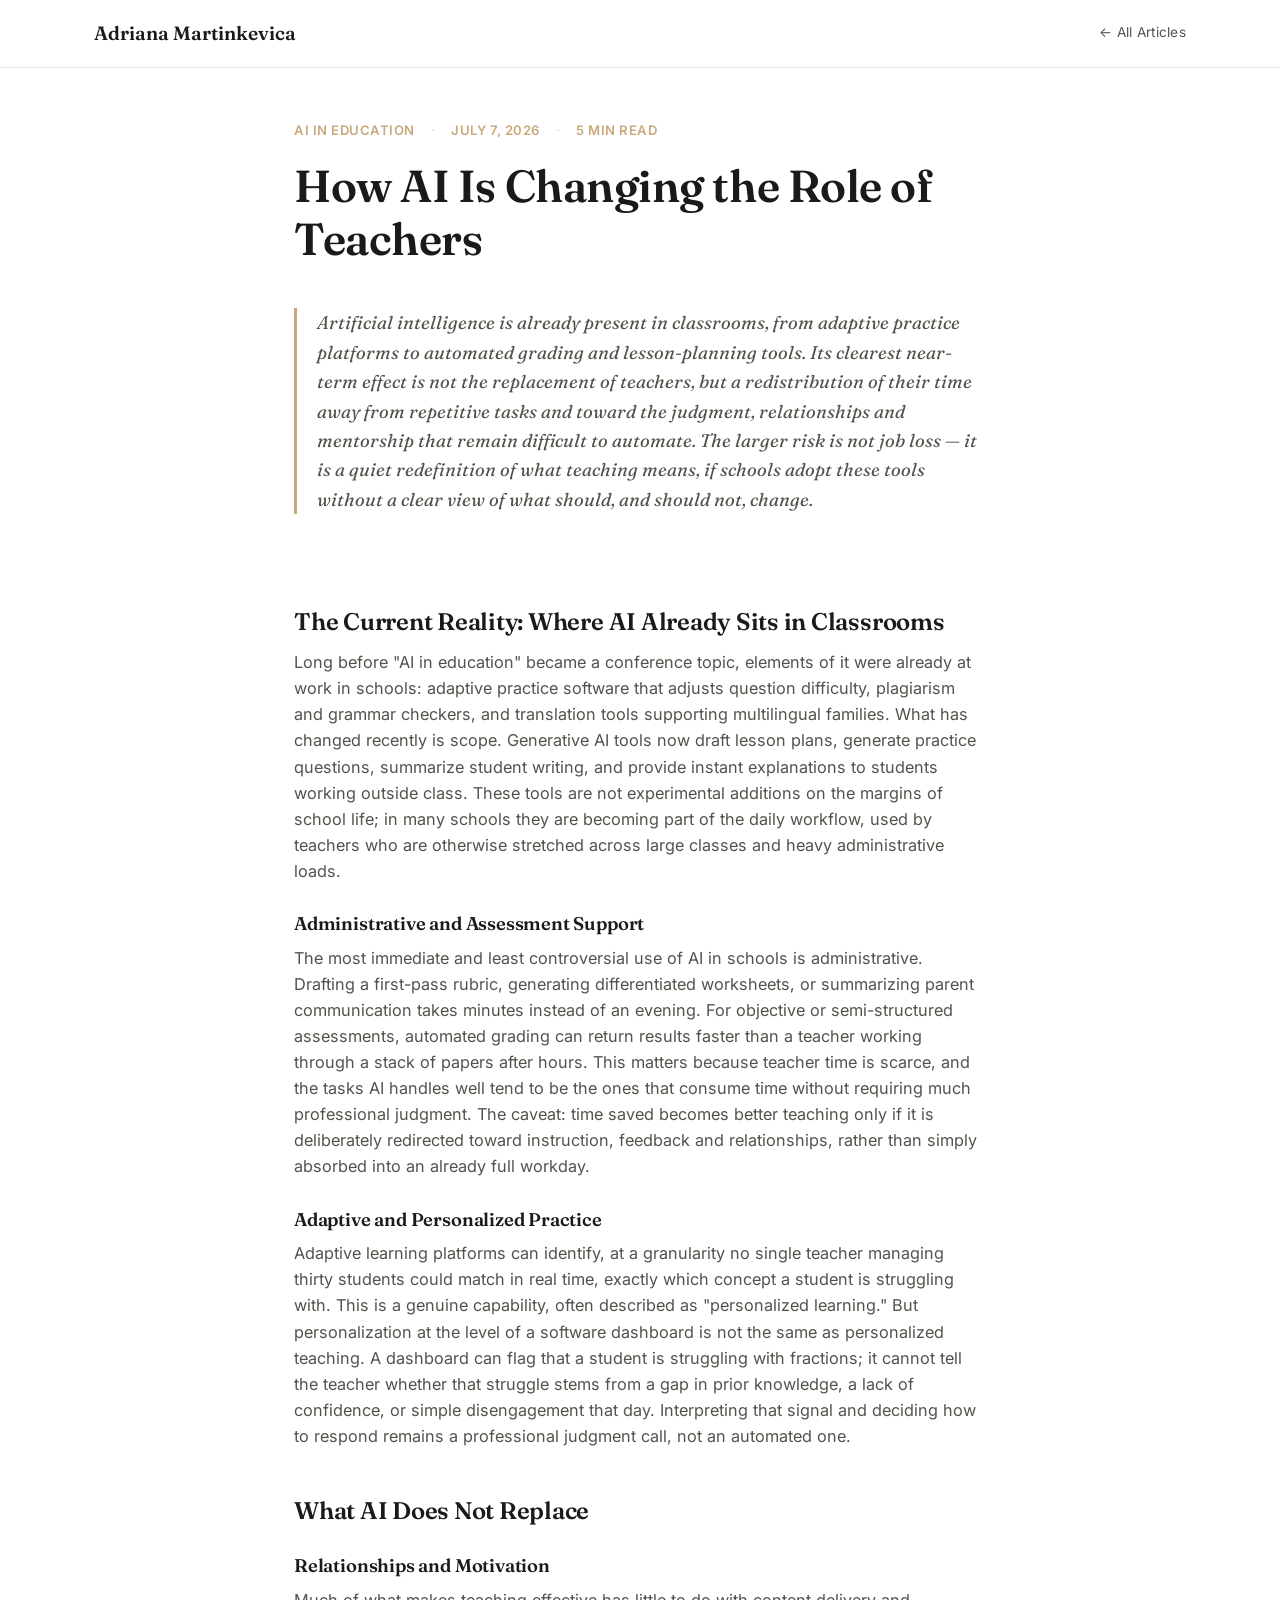
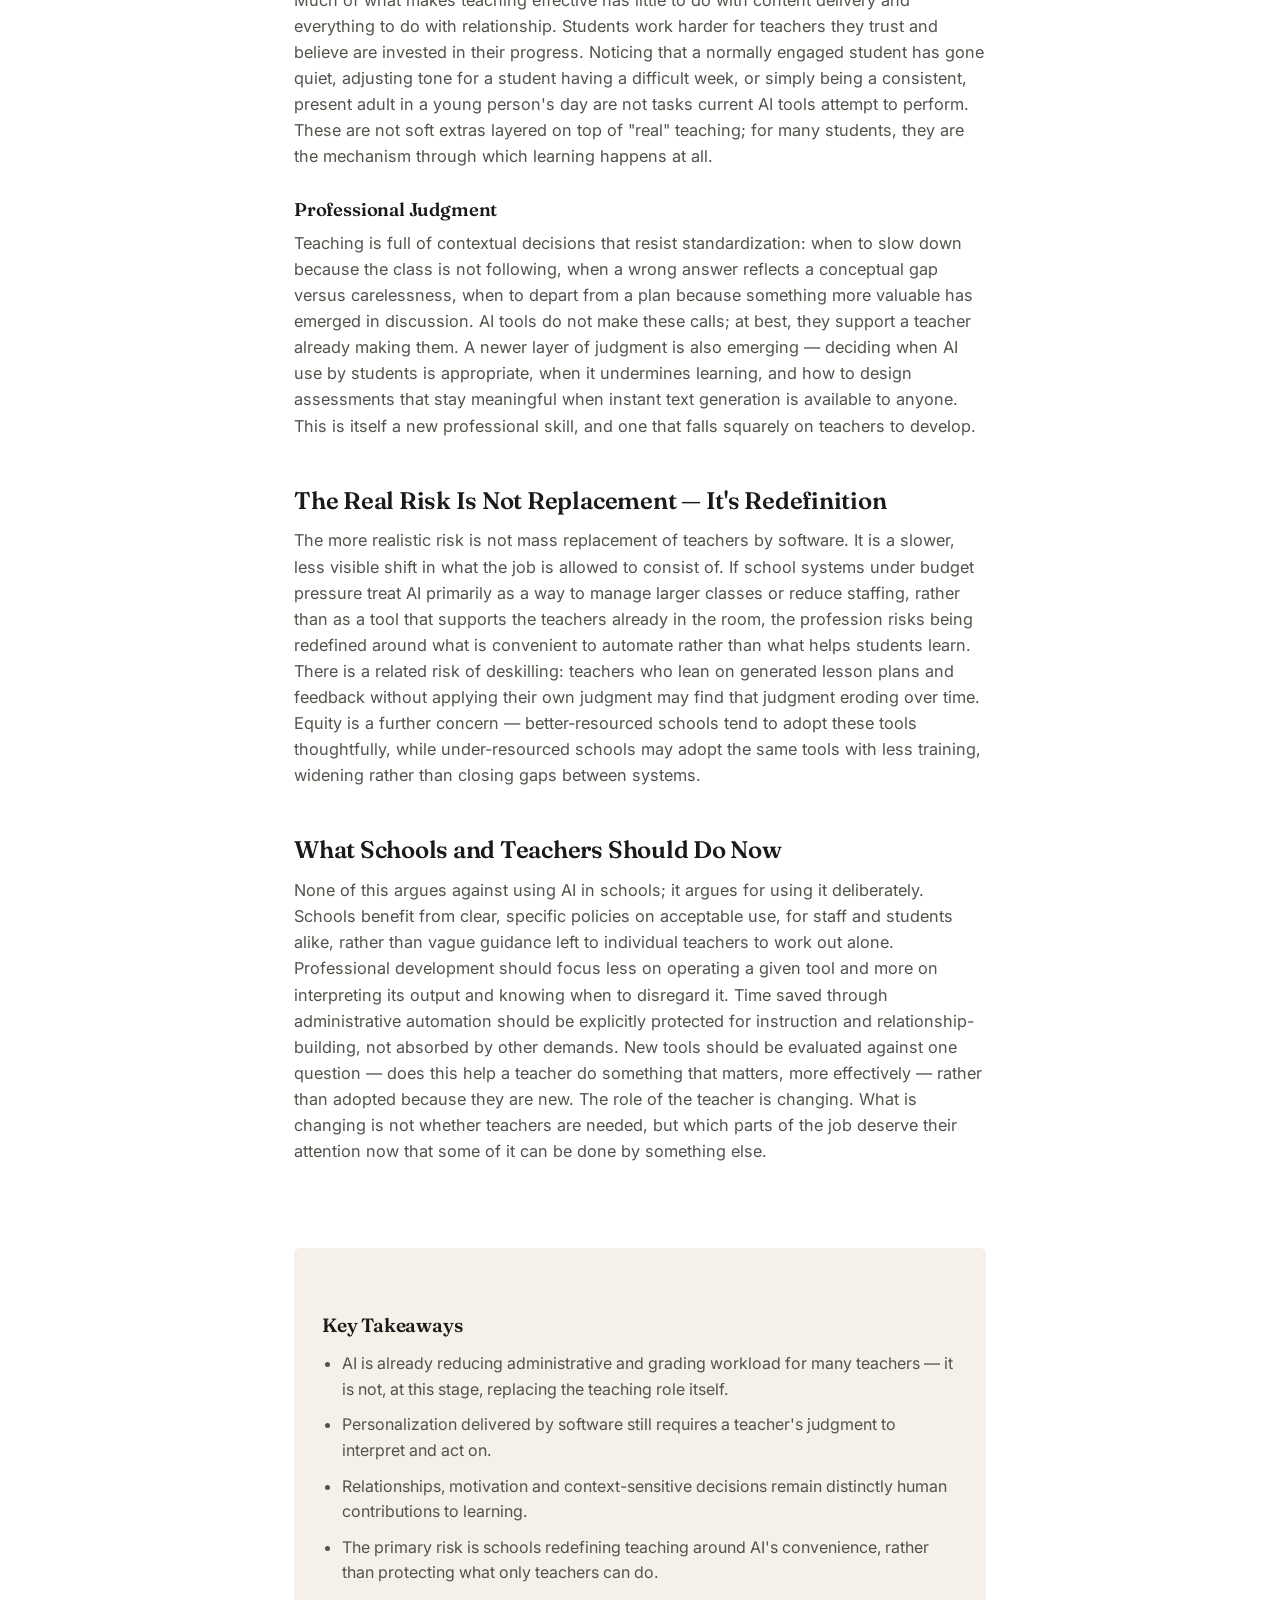
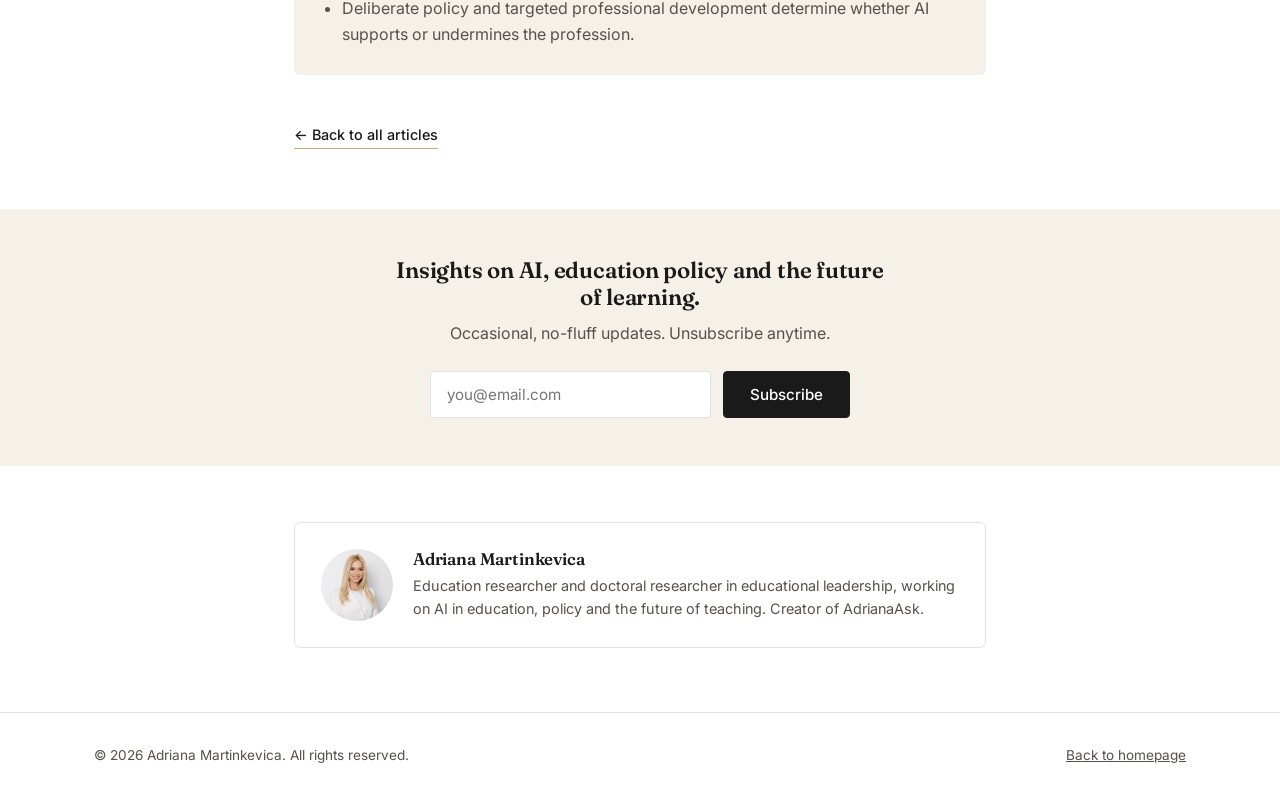
==== article.html @ 0f19b07b "Initial commit: Adriana Martinkevica personal brand site One-page site (index.html) and article temp" ====
<!DOCTYPE html>
<html lang="en">
<head>
<meta charset="UTF-8">
<meta name="viewport" content="width=device-width, initial-scale=1.0">
<title>How AI Is Changing the Role of Teachers — Adriana Martinkevica</title>
<meta name="description" content="AI tools are increasingly present in classrooms, from adaptive practice platforms to grading assistants. This article examines what actually changes for teachers, and what remains firmly human.">

<!-- Open Graph -->
<meta property="og:type" content="article">
<meta property="og:title" content="How AI Is Changing the Role of Teachers">
<meta property="og:description" content="AI tools are increasingly present in classrooms, from adaptive practice platforms to grading assistants. This article examines what actually changes for teachers, and what remains firmly human.">
<meta property="og:image" content="assets/article-how-ai-changes-teachers.jpg">
<meta property="og:url" content="https://www.adrianamartinkevica.com/article.html">

<!-- Twitter Card -->
<meta name="twitter:card" content="summary_large_image">
<meta name="twitter:title" content="How AI Is Changing the Role of Teachers">
<meta name="twitter:description" content="AI tools are increasingly present in classrooms, from adaptive practice platforms to grading assistants. This article examines what actually changes for teachers, and what remains firmly human.">
<meta name="twitter:image" content="assets/article-how-ai-changes-teachers.jpg">

<link rel="preconnect" href="https://fonts.googleapis.com">
<link rel="preconnect" href="https://fonts.gstatic.com" crossorigin>
<link href="https://fonts.googleapis.com/css2?family=Fraunces:opsz,wght@9..144,400;9..144,500;9..144,600;9..144,700&family=Inter:wght@400;500;600&display=swap" rel="stylesheet">

<script type="application/ld+json">
{
  "@context": "https://schema.org",
  "@type": "Article",
  "headline": "How AI Is Changing the Role of Teachers",
  "description": "AI tools are increasingly present in classrooms, from adaptive practice platforms to grading assistants. This article examines what actually changes for teachers, and what remains firmly human.",
  "image": "https://www.adrianamartinkevica.com/assets/article-how-ai-changes-teachers.jpg",
  "datePublished": "2026-07-07",
  "dateModified": "2026-07-07",
  "author": {
    "@type": "Person",
    "name": "Adriana Martinkevica",
    "url": "https://www.adrianamartinkevica.com/"
  },
  "publisher": {
    "@type": "Person",
    "name": "Adriana Martinkevica"
  },
  "mainEntityOfPage": {
    "@type": "WebPage",
    "@id": "https://www.adrianamartinkevica.com/article.html"
  }
}
</script>
<script type="application/ld+json">
{
  "@context": "https://schema.org",
  "@type": "Person",
  "name": "Adriana Martinkevica",
  "jobTitle": "Education Researcher, Doctoral Researcher in Educational Leadership",
  "description": "Education researcher and practitioner working on AI in education, education policy, educational leadership and the future of teaching.",
  "url": "https://www.adrianamartinkevica.com/",
  "sameAs": [
    "https://www.linkedin.com/in/REPLACE-WITH-LINKEDIN-HANDLE",
    "https://www.youtube.com/@AdrianaAsk",
    "https://www.instagram.com/REPLACE-WITH-INSTAGRAM-HANDLE"
  ]
}
</script>

<style>
  :root{
    --color-bg: #ffffff;
    --color-text: #1a1a1a;
    --color-text-soft: #55524c;
    --color-beige-light: #f5f0e8;
    --color-beige-accent: #c9a87c;
    --color-border: rgba(26,26,26,0.12);
    --font-serif: "Fraunces", Georgia, serif;
    --font-sans: "Inter", -apple-system, BlinkMacSystemFont, "Segoe UI", sans-serif;
    --max-width: 1140px;
  }

  *, *::before, *::after{ box-sizing: border-box; }
  html{ scroll-behavior: smooth; }

  body{
    margin: 0;
    font-family: var(--font-sans);
    color: var(--color-text);
    background: var(--color-bg);
    line-height: 1.6;
    -webkit-font-smoothing: antialiased;
  }

  img{ max-width: 100%; display: block; }

  h1, h2, h3{
    font-family: var(--font-serif);
    font-weight: 600;
    line-height: 1.2;
    letter-spacing: -0.01em;
    margin: 0 0 0.5em;
  }

  p{ margin: 0 0 1.2em; }
  a{ color: inherit; }

  .container{
    max-width: var(--max-width);
    margin: 0 auto;
    padding: 0 24px;
  }

  .skip-link{
    position: absolute;
    left: -999px;
    top: 0;
    background: var(--color-text);
    color: #fff;
    padding: 10px 16px;
    z-index: 200;
  }
  .skip-link:focus{ left: 12px; top: 12px; }

  .btn{
    display: inline-block;
    font-family: var(--font-sans);
    font-size: 0.95rem;
    font-weight: 500;
    text-decoration: none;
    padding: 13px 26px;
    border-radius: 4px;
    border: 1px solid transparent;
    transition: all 0.2s ease;
    cursor: pointer;
  }
  .btn-primary{
    background: var(--color-text);
    color: #fff;
    border-color: var(--color-text);
  }
  .btn-primary:hover{ background: #000; }

  /* ---------- Nav ---------- */
  .site-header{
    position: sticky;
    top: 0;
    z-index: 100;
    background: rgba(255,255,255,0.92);
    backdrop-filter: saturate(180%) blur(8px);
    border-bottom: 1px solid var(--color-border);
  }
  .nav{
    display: flex;
    align-items: center;
    justify-content: space-between;
    padding: 18px 24px;
    max-width: var(--max-width);
    margin: 0 auto;
  }
  .nav-logo{
    font-family: var(--font-serif);
    font-size: 1.2rem;
    font-weight: 600;
    text-decoration: none;
    color: var(--color-text);
  }
  .nav-back{
    font-size: 0.85rem;
    text-decoration: none;
    color: var(--color-text-soft);
    letter-spacing: 0.02em;
  }
  .nav-back:hover{ color: var(--color-text); }

  /* ---------- Article header ---------- */
  .article-hero{
    padding: 52px 0 20px;
  }
  .article-hero .container{ max-width: 740px; }
  .article-meta-row{
    display: flex;
    flex-wrap: wrap;
    gap: 10px 16px;
    align-items: center;
    font-size: 0.82rem;
    text-transform: uppercase;
    letter-spacing: 0.04em;
    color: var(--color-beige-accent);
    font-weight: 600;
    margin-bottom: 18px;
  }
  .article-meta-row span:not(:last-child)::after{
    content: "·";
    margin-left: 16px;
    color: var(--color-border);
  }
  .article-hero h1{
    font-size: clamp(2rem, 4.5vw, 2.8rem);
    margin-bottom: 22px;
  }

  .exec-summary{
    max-width: 740px;
    margin: 0 auto 8px;
    padding: 0 24px;
  }
  .exec-summary p{
    font-family: var(--font-serif);
    font-size: 1.15rem;
    font-style: italic;
    color: var(--color-text-soft);
    border-left: 3px solid var(--color-beige-accent);
    padding-left: 20px;
  }

  /* ---------- Article body ---------- */
  .article-body{
    max-width: 740px;
    margin: 0 auto;
    padding: 24px 24px 0;
  }
  .article-body h2{
    font-size: 1.5rem;
    margin-top: 2em;
  }
  .article-body h3{
    font-size: 1.15rem;
    margin-top: 1.6em;
  }
  .article-body p{
    color: var(--color-text-soft);
    font-size: 1.02rem;
  }

  .takeaways{
    background: var(--color-beige-light);
    border-radius: 6px;
    padding: 28px 28px;
    margin: 40px 0;
  }
  .takeaways h2{
    font-size: 1.2rem;
    margin-bottom: 14px;
  }
  .takeaways ul{
    margin: 0;
    padding-left: 20px;
    color: var(--color-text-soft);
  }
  .takeaways li{ margin-bottom: 10px; }
  .takeaways li:last-child{ margin-bottom: 0; }

  .back-link{
    display: inline-block;
    margin: 8px 0 48px;
    font-size: 0.9rem;
    font-weight: 500;
    text-decoration: none;
    color: var(--color-text);
    border-bottom: 1px solid var(--color-beige-accent);
    padding-bottom: 2px;
  }

  /* ---------- Newsletter CTA (compact) ---------- */
  .article-newsletter{
    background: var(--color-beige-light);
    padding: 48px 0;
    text-align: center;
    margin-top: 12px;
  }
  .article-newsletter h2{
    font-size: 1.4rem;
    max-width: 34ch;
    margin: 0 auto 10px;
  }
  .article-newsletter p{
    color: var(--color-text-soft);
    max-width: 44ch;
    margin: 0 auto 24px;
  }
  .newsletter-form{
    display: flex;
    flex-direction: column;
    gap: 12px;
    max-width: 420px;
    margin: 0 auto;
  }
  @media (min-width: 540px){
    .newsletter-form{ flex-direction: row; }
  }
  .newsletter-form input[type="email"]{
    flex: 1;
    padding: 13px 16px;
    border: 1px solid var(--color-border);
    border-radius: 4px;
    font-family: var(--font-sans);
    font-size: 0.95rem;
  }

  /* ---------- Author box ---------- */
  .author-box{
    max-width: 740px;
    margin: 56px auto 64px;
    padding: 0 24px;
  }
  .author-card{
    display: flex;
    gap: 20px;
    align-items: center;
    border: 1px solid var(--color-border);
    border-radius: 6px;
    padding: 26px;
  }
  .author-portrait{
    flex-shrink: 0;
    width: 72px;
    height: 72px;
    border-radius: 50%;
    overflow: hidden;
    background: var(--color-beige-light);
  }
  .author-portrait img{
    width: 100%;
    height: 100%;
    object-fit: cover;
  }
  .author-info h3{
    font-size: 1.05rem;
    margin-bottom: 4px;
  }
  .author-info p{
    font-size: 0.9rem;
    color: var(--color-text-soft);
    margin-bottom: 0;
  }

  /* ---------- Footer ---------- */
  .site-footer{
    border-top: 1px solid var(--color-border);
    padding: 32px 0;
  }
  .site-footer .container{
    display: flex;
    flex-direction: column;
    gap: 12px;
    align-items: center;
    text-align: center;
  }
  .site-footer p{
    margin: 0;
    font-size: 0.85rem;
    color: var(--color-text-soft);
  }
  @media (min-width: 640px){
    .site-footer .container{
      flex-direction: row;
      justify-content: space-between;
      text-align: left;
    }
  }
</style>
</head>
<body>

<a class="skip-link" href="#main">Skip to content</a>

<header class="site-header">
  <nav class="nav">
    <a class="nav-logo" href="index.html">Adriana Martinkevica</a>
    <a class="nav-back" href="index.html#articles">← All Articles</a>
  </nav>
</header>

<main id="main">

  <article>
    <header class="article-hero">
      <div class="container">
        <div class="article-meta-row">
          <span>AI in Education</span>
          <span>July 7, 2026</span>
          <span>5 min read</span>
        </div>
        <h1>How AI Is Changing the Role of Teachers</h1>
      </div>
    </header>

    <div class="exec-summary">
      <p>Artificial intelligence is already present in classrooms, from adaptive practice platforms to automated grading and lesson-planning tools. Its clearest near-term effect is not the replacement of teachers, but a redistribution of their time away from repetitive tasks and toward the judgment, relationships and mentorship that remain difficult to automate. The larger risk is not job loss — it is a quiet redefinition of what teaching means, if schools adopt these tools without a clear view of what should, and should not, change.</p>
    </div>

    <div class="article-body">

      <h2>The Current Reality: Where AI Already Sits in Classrooms</h2>
      <p>Long before "AI in education" became a conference topic, elements of it were already at work in schools: adaptive practice software that adjusts question difficulty, plagiarism and grammar checkers, and translation tools supporting multilingual families. What has changed recently is scope. Generative AI tools now draft lesson plans, generate practice questions, summarize student writing, and provide instant explanations to students working outside class. These tools are not experimental additions on the margins of school life; in many schools they are becoming part of the daily workflow, used by teachers who are otherwise stretched across large classes and heavy administrative loads.</p>

      <h3>Administrative and Assessment Support</h3>
      <p>The most immediate and least controversial use of AI in schools is administrative. Drafting a first-pass rubric, generating differentiated worksheets, or summarizing parent communication takes minutes instead of an evening. For objective or semi-structured assessments, automated grading can return results faster than a teacher working through a stack of papers after hours. This matters because teacher time is scarce, and the tasks AI handles well tend to be the ones that consume time without requiring much professional judgment. The caveat: time saved becomes better teaching only if it is deliberately redirected toward instruction, feedback and relationships, rather than simply absorbed into an already full workday.</p>

      <h3>Adaptive and Personalized Practice</h3>
      <p>Adaptive learning platforms can identify, at a granularity no single teacher managing thirty students could match in real time, exactly which concept a student is struggling with. This is a genuine capability, often described as "personalized learning." But personalization at the level of a software dashboard is not the same as personalized teaching. A dashboard can flag that a student is struggling with fractions; it cannot tell the teacher whether that struggle stems from a gap in prior knowledge, a lack of confidence, or simple disengagement that day. Interpreting that signal and deciding how to respond remains a professional judgment call, not an automated one.</p>

      <h2>What AI Does Not Replace</h2>

      <h3>Relationships and Motivation</h3>
      <p>Much of what makes teaching effective has little to do with content delivery and everything to do with relationship. Students work harder for teachers they trust and believe are invested in their progress. Noticing that a normally engaged student has gone quiet, adjusting tone for a student having a difficult week, or simply being a consistent, present adult in a young person's day are not tasks current AI tools attempt to perform. These are not soft extras layered on top of "real" teaching; for many students, they are the mechanism through which learning happens at all.</p>

      <h3>Professional Judgment</h3>
      <p>Teaching is full of contextual decisions that resist standardization: when to slow down because the class is not following, when a wrong answer reflects a conceptual gap versus carelessness, when to depart from a plan because something more valuable has emerged in discussion. AI tools do not make these calls; at best, they support a teacher already making them. A newer layer of judgment is also emerging — deciding when AI use by students is appropriate, when it undermines learning, and how to design assessments that stay meaningful when instant text generation is available to anyone. This is itself a new professional skill, and one that falls squarely on teachers to develop.</p>

      <h2>The Real Risk Is Not Replacement — It's Redefinition</h2>
      <p>The more realistic risk is not mass replacement of teachers by software. It is a slower, less visible shift in what the job is allowed to consist of. If school systems under budget pressure treat AI primarily as a way to manage larger classes or reduce staffing, rather than as a tool that supports the teachers already in the room, the profession risks being redefined around what is convenient to automate rather than what helps students learn. There is a related risk of deskilling: teachers who lean on generated lesson plans and feedback without applying their own judgment may find that judgment eroding over time. Equity is a further concern — better-resourced schools tend to adopt these tools thoughtfully, while under-resourced schools may adopt the same tools with less training, widening rather than closing gaps between systems.</p>

      <h2>What Schools and Teachers Should Do Now</h2>
      <p>None of this argues against using AI in schools; it argues for using it deliberately. Schools benefit from clear, specific policies on acceptable use, for staff and students alike, rather than vague guidance left to individual teachers to work out alone. Professional development should focus less on operating a given tool and more on interpreting its output and knowing when to disregard it. Time saved through administrative automation should be explicitly protected for instruction and relationship-building, not absorbed by other demands. New tools should be evaluated against one question — does this help a teacher do something that matters, more effectively — rather than adopted because they are new. The role of the teacher is changing. What is changing is not whether teachers are needed, but which parts of the job deserve their attention now that some of it can be done by something else.</p>

    </div>

    <div class="article-body">
      <div class="takeaways">
        <h2>Key Takeaways</h2>
        <ul>
          <li>AI is already reducing administrative and grading workload for many teachers — it is not, at this stage, replacing the teaching role itself.</li>
          <li>Personalization delivered by software still requires a teacher's judgment to interpret and act on.</li>
          <li>Relationships, motivation and context-sensitive decisions remain distinctly human contributions to learning.</li>
          <li>The primary risk is schools redefining teaching around AI's convenience, rather than protecting what only teachers can do.</li>
          <li>Deliberate policy and targeted professional development determine whether AI supports or undermines the profession.</li>
        </ul>
      </div>

      <a class="back-link" href="index.html#articles">← Back to all articles</a>
    </div>
  </article>

  <section class="article-newsletter">
    <div class="container">
      <h2>Insights on AI, education policy and the future of learning.</h2>
      <p>Occasional, no-fluff updates. Unsubscribe anytime.</p>
      <!-- Connect Buttondown/Substack here: replace form action and input name attributes per provider docs -->
      <form class="newsletter-form" action="https://buttondown.email/api/emails/embed-subscribe/REPLACE-WITH-USERNAME" method="post" target="popupwindow">
        <label for="newsletter-email-article" style="position:absolute;left:-9999px;">Email address</label>
        <input type="email" id="newsletter-email-article" name="email" placeholder="you@email.com" required>
        <button type="submit" class="btn btn-primary">Subscribe</button>
      </form>
    </div>
  </section>

  <div class="author-box">
    <div class="author-card">
      <div class="author-portrait">
        <img src="assets/adriana-portrait-mini.jpg" alt="Portrait of Adriana Martinkevica">
      </div>
      <div class="author-info">
        <h3>Adriana Martinkevica</h3>
        <p>Education researcher and doctoral researcher in educational leadership, working on AI in education, policy and the future of teaching. Creator of AdrianaAsk.</p>
      </div>
    </div>
  </div>

</main>

<footer class="site-footer">
  <div class="container">
    <p>&copy; 2026 Adriana Martinkevica. All rights reserved.</p>
    <p><a href="index.html">Back to homepage</a></p>
  </div>
</footer>

</body>
</html>
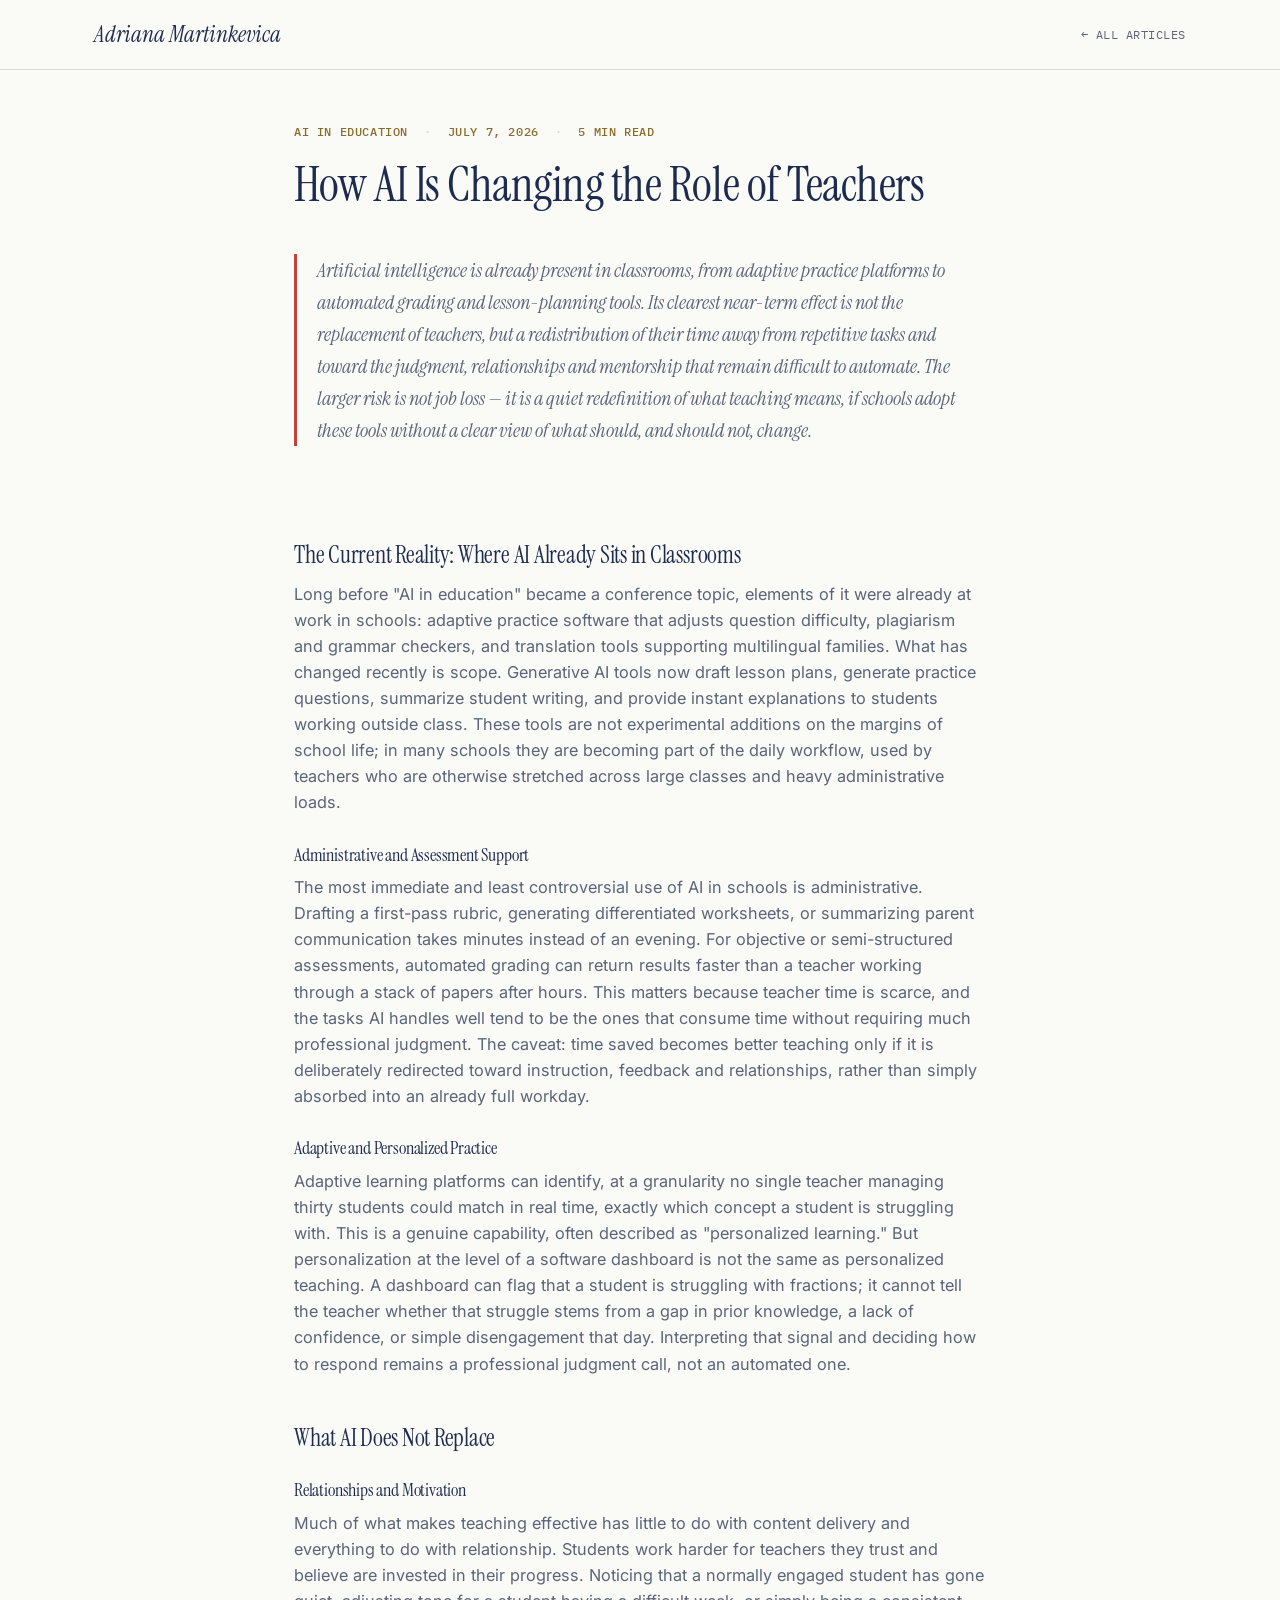
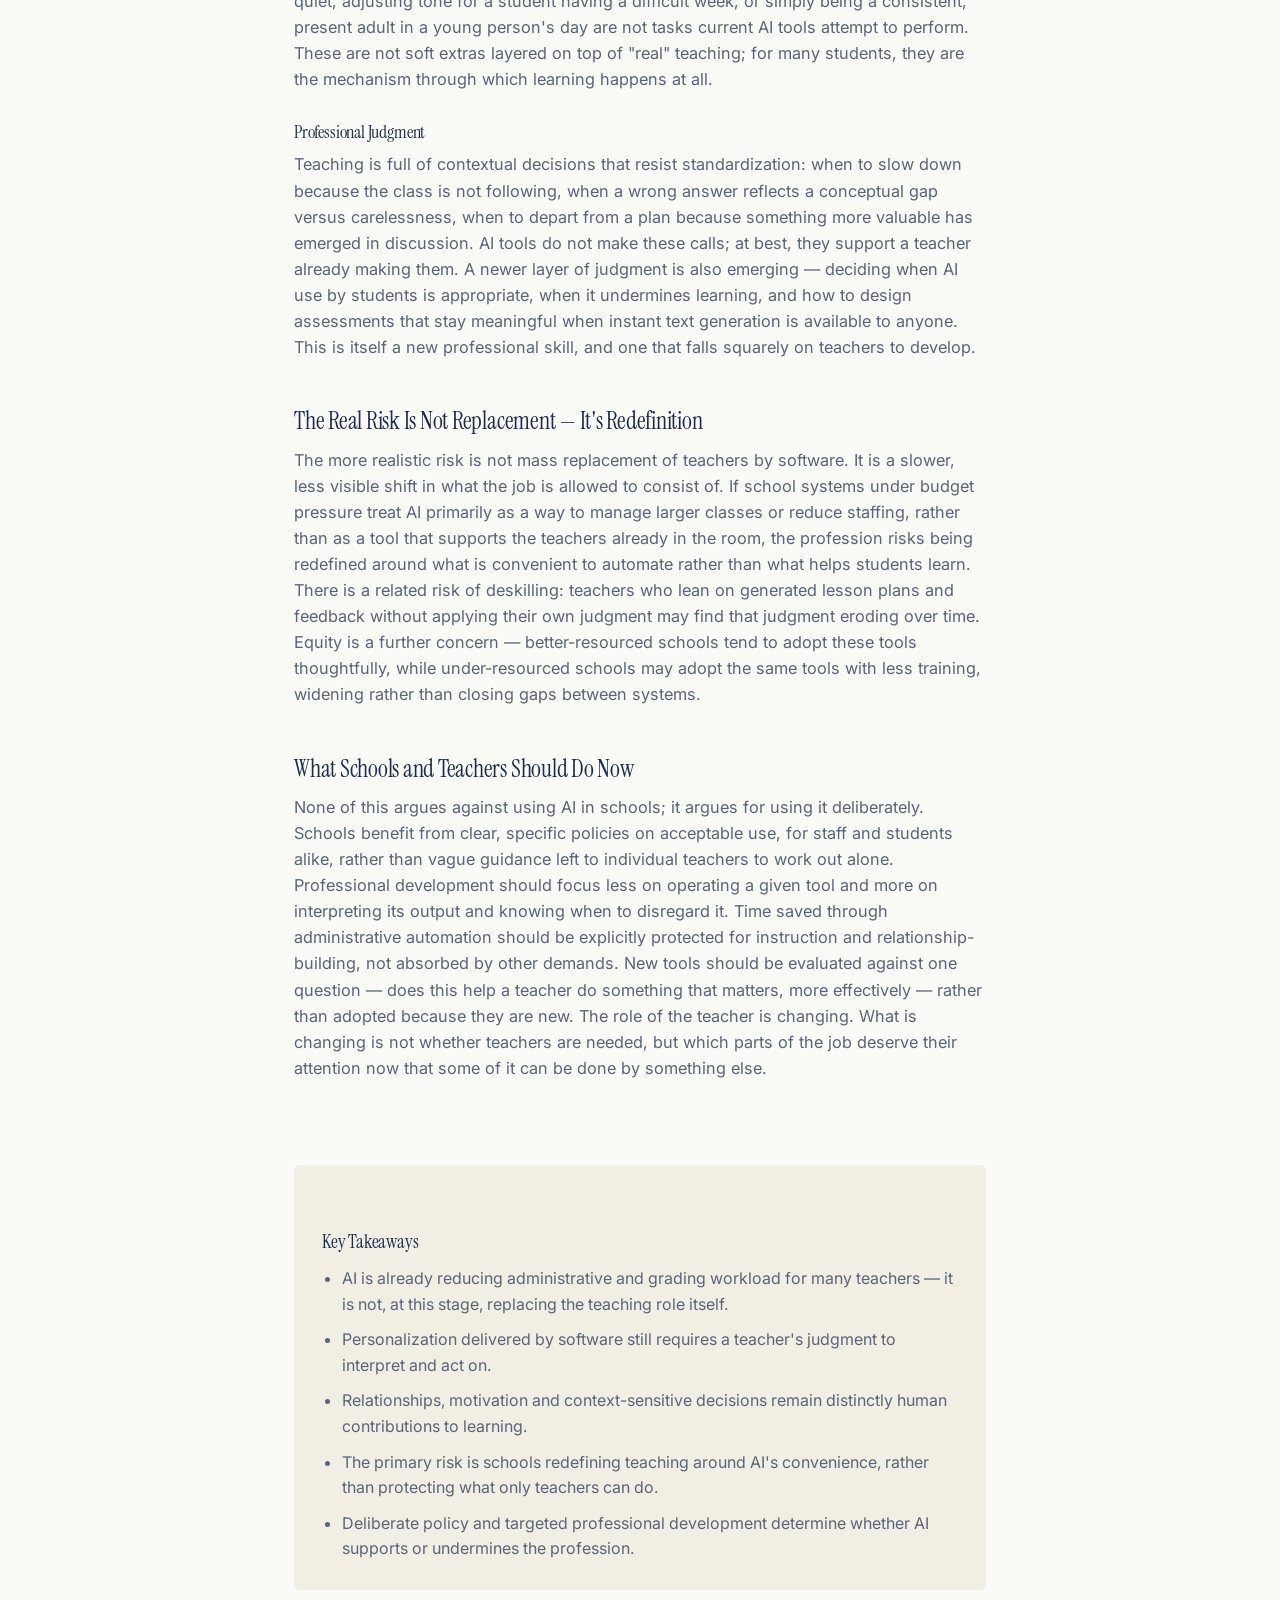
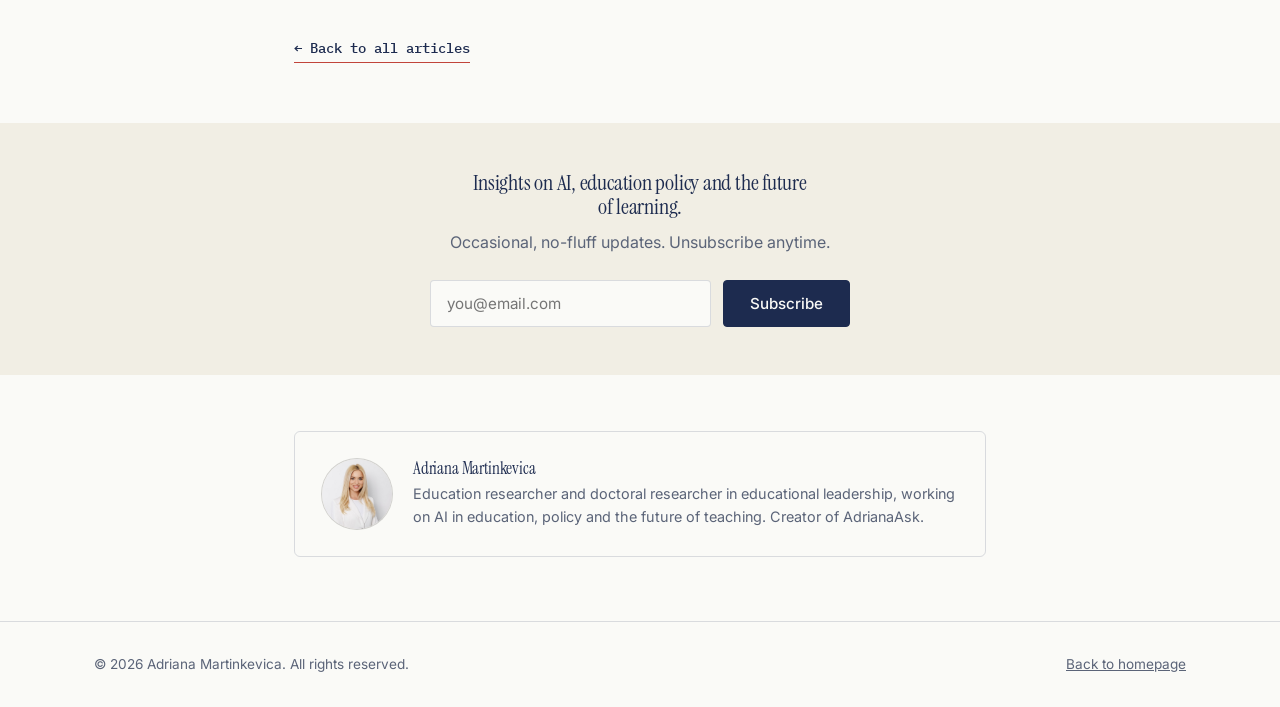
==== commit d47573d7: "Bold redesign: annotated-research-paper design system Replaces the safe editorial look with a distin" ====
--- a/article.html
+++ b/article.html
@@ -19,9 +19,10 @@
 <meta name="twitter:description" content="AI tools are increasingly present in classrooms, from adaptive practice platforms to grading assistants. This article examines what actually changes for teachers, and what remains firmly human.">
 <meta name="twitter:image" content="assets/article-how-ai-changes-teachers.jpg">
 
+<link rel="icon" type="image/svg+xml" href="assets/favicon.svg">
 <link rel="preconnect" href="https://fonts.googleapis.com">
 <link rel="preconnect" href="https://fonts.gstatic.com" crossorigin>
-<link href="https://fonts.googleapis.com/css2?family=Fraunces:opsz,wght@9..144,400;9..144,500;9..144,600;9..144,700&family=Inter:wght@400;500;600&display=swap" rel="stylesheet">
+<link href="https://fonts.googleapis.com/css2?family=Instrument+Serif:ital@0;1&family=Inter:wght@400;500;600;700&family=IBM+Plex+Mono:wght@400;500;600&display=swap" rel="stylesheet">
 
 <script type="application/ld+json">
 {
@@ -65,14 +66,17 @@
 
 <style>
   :root{
-    --color-bg: #ffffff;
-    --color-text: #1a1a1a;
-    --color-text-soft: #55524c;
-    --color-beige-light: #f5f0e8;
-    --color-beige-accent: #c9a87c;
-    --color-border: rgba(26,26,26,0.12);
-    --font-serif: "Fraunces", Georgia, serif;
+    --color-bg: #fafaf7;
+    --color-text: #1d2b4f;
+    --color-text-soft: #5b6478;
+    --color-beige-light: #f1eee4;
+    --color-beige-accent: #8a6b2e;
+    --color-border: rgba(29,43,79,0.15);
+    --color-highlighter: #f4d93e;
+    --color-redpen: #c1443b;
+    --font-serif: "Instrument Serif", Georgia, serif;
     --font-sans: "Inter", -apple-system, BlinkMacSystemFont, "Segoe UI", sans-serif;
+    --font-mono: "IBM Plex Mono", ui-monospace, "SF Mono", Menlo, monospace;
     --max-width: 1140px;
   }
 
@@ -92,14 +96,31 @@
 
   h1, h2, h3{
     font-family: var(--font-serif);
-    font-weight: 600;
-    line-height: 1.2;
+    font-weight: 400;
+    line-height: 1.1;
     letter-spacing: -0.01em;
     margin: 0 0 0.5em;
   }
 
   p{ margin: 0 0 1.2em; }
   a{ color: inherit; }
+
+  .squiggle{
+    text-decoration: none;
+    color: var(--color-text);
+    background-image: url("data:image/svg+xml,%3Csvg xmlns='http://www.w3.org/2000/svg' viewBox='0 0 20 6' width='20' height='6'%3E%3Cpath d='M0 3.5 Q 2.5 0.5 5 3.5 T 10 3.5 T 15 3.5 T 20 3.5' fill='none' stroke='%23C1443B' stroke-width='1.3' stroke-linecap='round'/%3E%3C/svg%3E");
+    background-repeat: repeat-x;
+    background-position: 0 100%;
+    background-size: 20px 6px;
+    padding-bottom: 4px;
+    transition: color 0.15s ease;
+  }
+  .squiggle:hover{ color: var(--color-redpen); }
+
+  :focus-visible{
+    outline: 2px solid var(--color-redpen);
+    outline-offset: 2px;
+  }
 
   .container{
     max-width: var(--max-width);
@@ -132,17 +153,17 @@
   }
   .btn-primary{
     background: var(--color-text);
-    color: #fff;
+    color: var(--color-bg);
     border-color: var(--color-text);
   }
-  .btn-primary:hover{ background: #000; }
+  .btn-primary:hover{ background: var(--color-redpen); border-color: var(--color-redpen); }
 
   /* ---------- Nav ---------- */
   .site-header{
     position: sticky;
     top: 0;
     z-index: 100;
-    background: rgba(255,255,255,0.92);
+    background: rgba(250,250,247,0.92);
     backdrop-filter: saturate(180%) blur(8px);
     border-bottom: 1px solid var(--color-border);
   }
@@ -150,24 +171,26 @@
     display: flex;
     align-items: center;
     justify-content: space-between;
-    padding: 18px 24px;
+    padding: 16px 24px;
     max-width: var(--max-width);
     margin: 0 auto;
   }
   .nav-logo{
     font-family: var(--font-serif);
-    font-size: 1.2rem;
-    font-weight: 600;
+    font-style: italic;
+    font-size: 1.45rem;
     text-decoration: none;
     color: var(--color-text);
   }
   .nav-back{
-    font-size: 0.85rem;
+    font-family: var(--font-mono);
+    font-size: 0.78rem;
     text-decoration: none;
-    color: var(--color-text-soft);
-    letter-spacing: 0.02em;
-  }
-  .nav-back:hover{ color: var(--color-text); }
+    text-transform: uppercase;
+    letter-spacing: 0.04em;
+    color: var(--color-text-soft);
+  }
+  .nav-back:hover{ color: var(--color-redpen); }
 
   /* ---------- Article header ---------- */
   .article-hero{
@@ -179,11 +202,12 @@
     flex-wrap: wrap;
     gap: 10px 16px;
     align-items: center;
-    font-size: 0.82rem;
+    font-family: var(--font-mono);
+    font-size: 0.75rem;
     text-transform: uppercase;
-    letter-spacing: 0.04em;
+    letter-spacing: 0.05em;
     color: var(--color-beige-accent);
-    font-weight: 600;
+    font-weight: 500;
     margin-bottom: 18px;
   }
   .article-meta-row span:not(:last-child)::after{
@@ -192,7 +216,7 @@
     color: var(--color-border);
   }
   .article-hero h1{
-    font-size: clamp(2rem, 4.5vw, 2.8rem);
+    font-size: clamp(2.1rem, 4.5vw, 3rem);
     margin-bottom: 22px;
   }
 
@@ -203,10 +227,10 @@
   }
   .exec-summary p{
     font-family: var(--font-serif);
-    font-size: 1.15rem;
+    font-size: 1.25rem;
     font-style: italic;
     color: var(--color-text-soft);
-    border-left: 3px solid var(--color-beige-accent);
+    border-left: 3px solid var(--color-redpen);
     padding-left: 20px;
   }
 
@@ -250,13 +274,16 @@
   .back-link{
     display: inline-block;
     margin: 8px 0 48px;
-    font-size: 0.9rem;
+    font-family: var(--font-mono);
+    font-size: 0.85rem;
     font-weight: 500;
     text-decoration: none;
     color: var(--color-text);
-    border-bottom: 1px solid var(--color-beige-accent);
+    border-bottom: 1px solid var(--color-redpen);
     padding-bottom: 2px;
-  }
+    transition: color 0.15s ease;
+  }
+  .back-link:hover{ color: var(--color-redpen); }
 
   /* ---------- Newsletter CTA (compact) ---------- */
   .article-newsletter{
@@ -292,6 +319,12 @@
     border-radius: 4px;
     font-family: var(--font-sans);
     font-size: 0.95rem;
+    background: var(--color-bg);
+    color: var(--color-text);
+  }
+  .newsletter-form input[type="email"]:focus{
+    outline: 2px solid var(--color-redpen);
+    outline-offset: 1px;
   }
 
   /* ---------- Author box ---------- */
@@ -315,6 +348,7 @@
     border-radius: 50%;
     overflow: hidden;
     background: var(--color-beige-light);
+    border: 1px solid var(--color-border);
   }
   .author-portrait img{
     width: 100%;
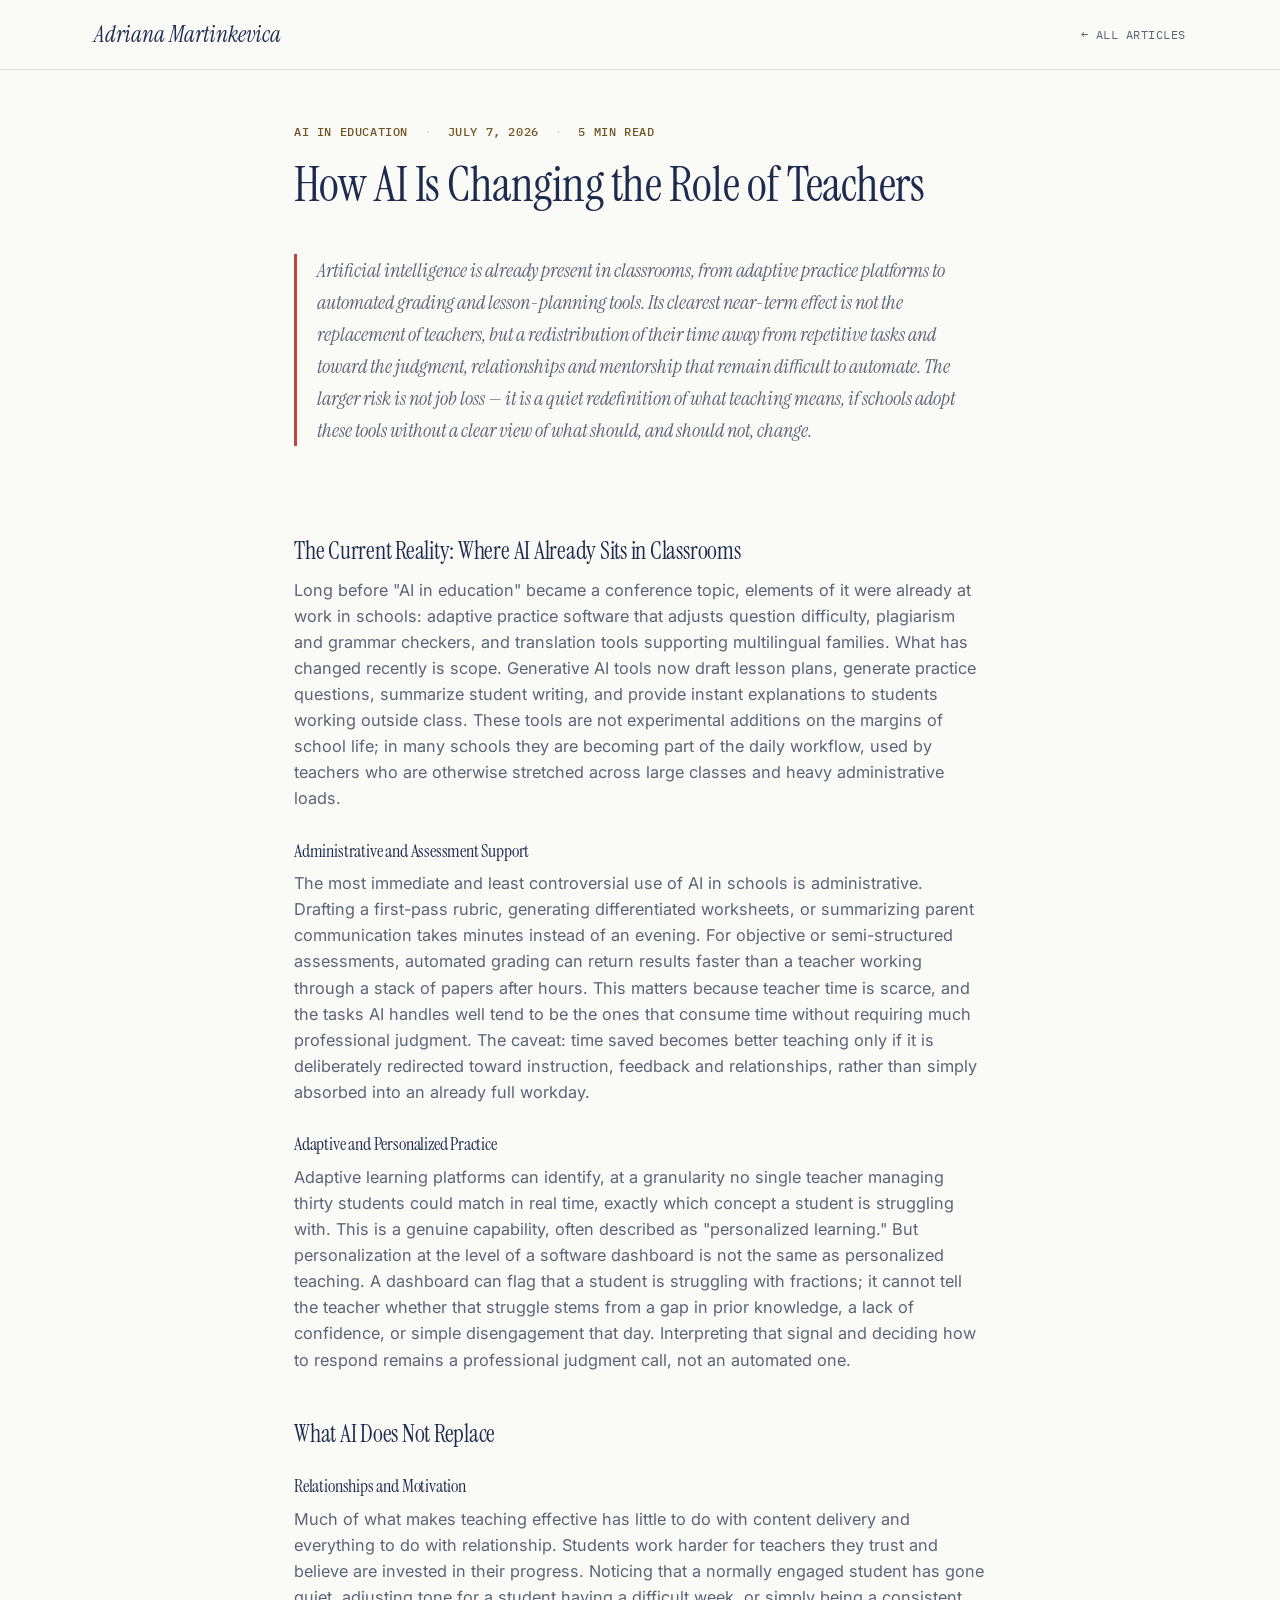
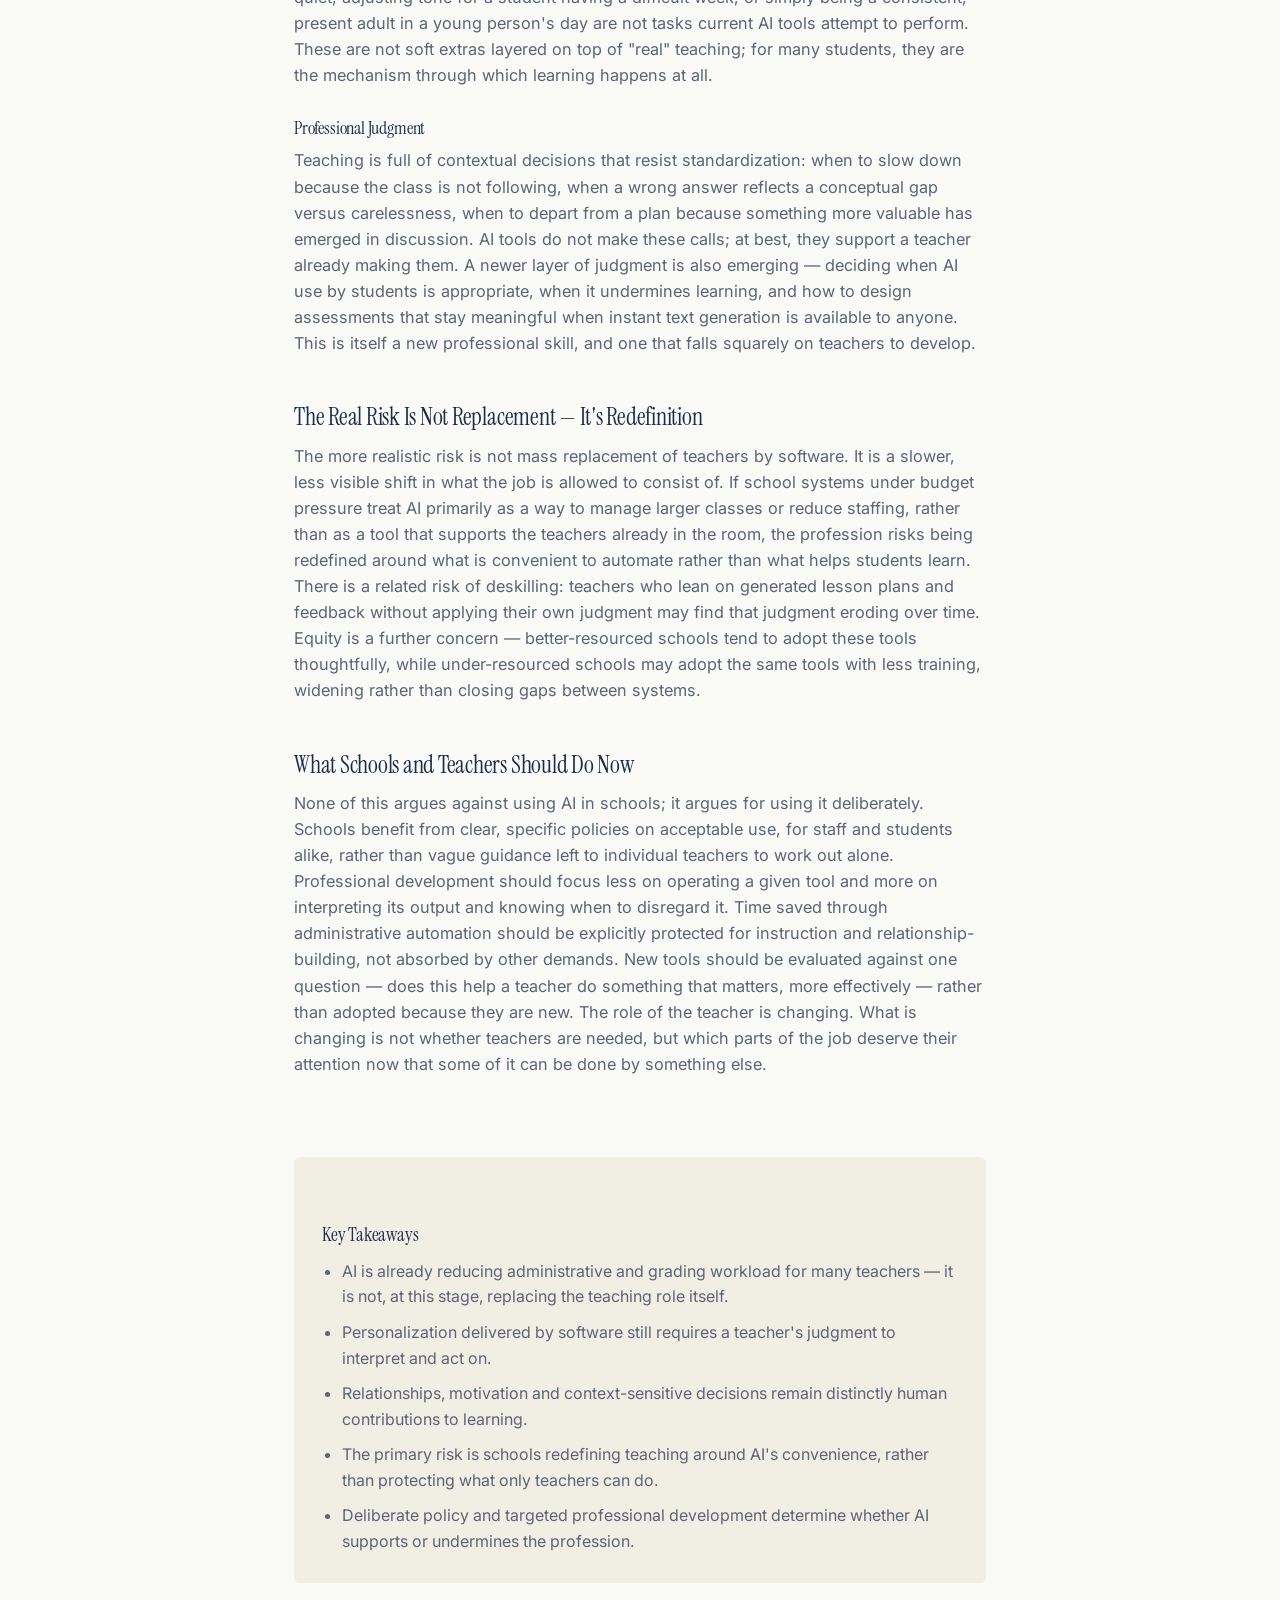
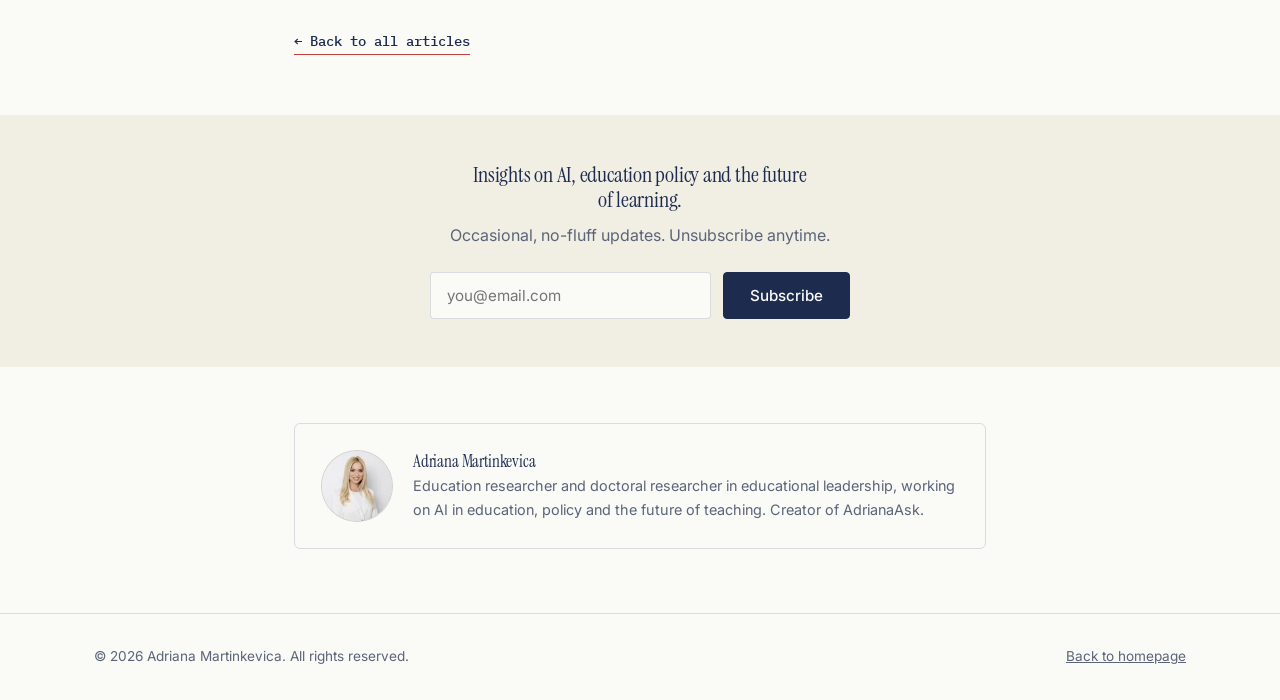
==== commit 7e9f9f1b: "Multidisciplinary redesign pass: performance, accessibility, SEO/GEO/AEO, authority - Optimize hero " ====
--- a/article.html
+++ b/article.html
@@ -5,24 +5,32 @@
 <meta name="viewport" content="width=device-width, initial-scale=1.0">
 <title>How AI Is Changing the Role of Teachers — Adriana Martinkevica</title>
 <meta name="description" content="AI tools are increasingly present in classrooms, from adaptive practice platforms to grading assistants. This article examines what actually changes for teachers, and what remains firmly human.">
+<link rel="canonical" href="https://www.adrianamartinkevica.com/article.html">
+<meta name="theme-color" content="#1d2b4f">
 
 <!-- Open Graph -->
 <meta property="og:type" content="article">
 <meta property="og:title" content="How AI Is Changing the Role of Teachers">
 <meta property="og:description" content="AI tools are increasingly present in classrooms, from adaptive practice platforms to grading assistants. This article examines what actually changes for teachers, and what remains firmly human.">
-<meta property="og:image" content="assets/article-how-ai-changes-teachers.jpg">
+<!-- Was pointing at a nonexistent file (assets/article-how-ai-changes-teachers.jpg), which broke every social-share preview.
+     Using the author portrait as a working fallback; swap in a dedicated article header image when you have one. -->
+<meta property="og:image" content="https://www.adrianamartinkevica.com/assets/adriana-portrait.jpg">
 <meta property="og:url" content="https://www.adrianamartinkevica.com/article.html">
+<meta property="og:locale" content="en_US">
 
 <!-- Twitter Card -->
 <meta name="twitter:card" content="summary_large_image">
 <meta name="twitter:title" content="How AI Is Changing the Role of Teachers">
 <meta name="twitter:description" content="AI tools are increasingly present in classrooms, from adaptive practice platforms to grading assistants. This article examines what actually changes for teachers, and what remains firmly human.">
-<meta name="twitter:image" content="assets/article-how-ai-changes-teachers.jpg">
+<meta name="twitter:image" content="https://www.adrianamartinkevica.com/assets/adriana-portrait.jpg">
 
 <link rel="icon" type="image/svg+xml" href="assets/favicon.svg">
 <link rel="preconnect" href="https://fonts.googleapis.com">
 <link rel="preconnect" href="https://fonts.gstatic.com" crossorigin>
 <link href="https://fonts.googleapis.com/css2?family=Instrument+Serif:ital@0;1&family=Inter:wght@400;500;600;700&family=IBM+Plex+Mono:wght@400;500;600&display=swap" rel="stylesheet">
+
+<link rel="stylesheet" href="assets/base.css">
+<link rel="stylesheet" href="assets/article.css">
 
 <script type="application/ld+json">
 {
@@ -30,7 +38,7 @@
   "@type": "Article",
   "headline": "How AI Is Changing the Role of Teachers",
   "description": "AI tools are increasingly present in classrooms, from adaptive practice platforms to grading assistants. This article examines what actually changes for teachers, and what remains firmly human.",
-  "image": "https://www.adrianamartinkevica.com/assets/article-how-ai-changes-teachers.jpg",
+  "image": "https://www.adrianamartinkevica.com/assets/adriana-portrait.jpg",
   "datePublished": "2026-07-07",
   "dateModified": "2026-07-07",
   "author": {
@@ -59,337 +67,13 @@
   "sameAs": [
     "https://www.linkedin.com/in/REPLACE-WITH-LINKEDIN-HANDLE",
     "https://www.youtube.com/@AdrianaAsk",
-    "https://www.instagram.com/REPLACE-WITH-INSTAGRAM-HANDLE"
+    "https://www.instagram.com/REPLACE-WITH-INSTAGRAM-HANDLE",
+    "https://orcid.org/REPLACE-WITH-ORCID-ID",
+    "https://scholar.google.com/REPLACE-WITH-SCHOLAR-PROFILE-ID"
   ]
 }
 </script>
 
-<style>
-  :root{
-    --color-bg: #fafaf7;
-    --color-text: #1d2b4f;
-    --color-text-soft: #5b6478;
-    --color-beige-light: #f1eee4;
-    --color-beige-accent: #8a6b2e;
-    --color-border: rgba(29,43,79,0.15);
-    --color-highlighter: #f4d93e;
-    --color-redpen: #c1443b;
-    --font-serif: "Instrument Serif", Georgia, serif;
-    --font-sans: "Inter", -apple-system, BlinkMacSystemFont, "Segoe UI", sans-serif;
-    --font-mono: "IBM Plex Mono", ui-monospace, "SF Mono", Menlo, monospace;
-    --max-width: 1140px;
-  }
-
-  *, *::before, *::after{ box-sizing: border-box; }
-  html{ scroll-behavior: smooth; }
-
-  body{
-    margin: 0;
-    font-family: var(--font-sans);
-    color: var(--color-text);
-    background: var(--color-bg);
-    line-height: 1.6;
-    -webkit-font-smoothing: antialiased;
-  }
-
-  img{ max-width: 100%; display: block; }
-
-  h1, h2, h3{
-    font-family: var(--font-serif);
-    font-weight: 400;
-    line-height: 1.1;
-    letter-spacing: -0.01em;
-    margin: 0 0 0.5em;
-  }
-
-  p{ margin: 0 0 1.2em; }
-  a{ color: inherit; }
-
-  .squiggle{
-    text-decoration: none;
-    color: var(--color-text);
-    background-image: url("data:image/svg+xml,%3Csvg xmlns='http://www.w3.org/2000/svg' viewBox='0 0 20 6' width='20' height='6'%3E%3Cpath d='M0 3.5 Q 2.5 0.5 5 3.5 T 10 3.5 T 15 3.5 T 20 3.5' fill='none' stroke='%23C1443B' stroke-width='1.3' stroke-linecap='round'/%3E%3C/svg%3E");
-    background-repeat: repeat-x;
-    background-position: 0 100%;
-    background-size: 20px 6px;
-    padding-bottom: 4px;
-    transition: color 0.15s ease;
-  }
-  .squiggle:hover{ color: var(--color-redpen); }
-
-  :focus-visible{
-    outline: 2px solid var(--color-redpen);
-    outline-offset: 2px;
-  }
-
-  .container{
-    max-width: var(--max-width);
-    margin: 0 auto;
-    padding: 0 24px;
-  }
-
-  .skip-link{
-    position: absolute;
-    left: -999px;
-    top: 0;
-    background: var(--color-text);
-    color: #fff;
-    padding: 10px 16px;
-    z-index: 200;
-  }
-  .skip-link:focus{ left: 12px; top: 12px; }
-
-  .btn{
-    display: inline-block;
-    font-family: var(--font-sans);
-    font-size: 0.95rem;
-    font-weight: 500;
-    text-decoration: none;
-    padding: 13px 26px;
-    border-radius: 4px;
-    border: 1px solid transparent;
-    transition: all 0.2s ease;
-    cursor: pointer;
-  }
-  .btn-primary{
-    background: var(--color-text);
-    color: var(--color-bg);
-    border-color: var(--color-text);
-  }
-  .btn-primary:hover{ background: var(--color-redpen); border-color: var(--color-redpen); }
-
-  /* ---------- Nav ---------- */
-  .site-header{
-    position: sticky;
-    top: 0;
-    z-index: 100;
-    background: rgba(250,250,247,0.92);
-    backdrop-filter: saturate(180%) blur(8px);
-    border-bottom: 1px solid var(--color-border);
-  }
-  .nav{
-    display: flex;
-    align-items: center;
-    justify-content: space-between;
-    padding: 16px 24px;
-    max-width: var(--max-width);
-    margin: 0 auto;
-  }
-  .nav-logo{
-    font-family: var(--font-serif);
-    font-style: italic;
-    font-size: 1.45rem;
-    text-decoration: none;
-    color: var(--color-text);
-  }
-  .nav-back{
-    font-family: var(--font-mono);
-    font-size: 0.78rem;
-    text-decoration: none;
-    text-transform: uppercase;
-    letter-spacing: 0.04em;
-    color: var(--color-text-soft);
-  }
-  .nav-back:hover{ color: var(--color-redpen); }
-
-  /* ---------- Article header ---------- */
-  .article-hero{
-    padding: 52px 0 20px;
-  }
-  .article-hero .container{ max-width: 740px; }
-  .article-meta-row{
-    display: flex;
-    flex-wrap: wrap;
-    gap: 10px 16px;
-    align-items: center;
-    font-family: var(--font-mono);
-    font-size: 0.75rem;
-    text-transform: uppercase;
-    letter-spacing: 0.05em;
-    color: var(--color-beige-accent);
-    font-weight: 500;
-    margin-bottom: 18px;
-  }
-  .article-meta-row span:not(:last-child)::after{
-    content: "·";
-    margin-left: 16px;
-    color: var(--color-border);
-  }
-  .article-hero h1{
-    font-size: clamp(2.1rem, 4.5vw, 3rem);
-    margin-bottom: 22px;
-  }
-
-  .exec-summary{
-    max-width: 740px;
-    margin: 0 auto 8px;
-    padding: 0 24px;
-  }
-  .exec-summary p{
-    font-family: var(--font-serif);
-    font-size: 1.25rem;
-    font-style: italic;
-    color: var(--color-text-soft);
-    border-left: 3px solid var(--color-redpen);
-    padding-left: 20px;
-  }
-
-  /* ---------- Article body ---------- */
-  .article-body{
-    max-width: 740px;
-    margin: 0 auto;
-    padding: 24px 24px 0;
-  }
-  .article-body h2{
-    font-size: 1.5rem;
-    margin-top: 2em;
-  }
-  .article-body h3{
-    font-size: 1.15rem;
-    margin-top: 1.6em;
-  }
-  .article-body p{
-    color: var(--color-text-soft);
-    font-size: 1.02rem;
-  }
-
-  .takeaways{
-    background: var(--color-beige-light);
-    border-radius: 6px;
-    padding: 28px 28px;
-    margin: 40px 0;
-  }
-  .takeaways h2{
-    font-size: 1.2rem;
-    margin-bottom: 14px;
-  }
-  .takeaways ul{
-    margin: 0;
-    padding-left: 20px;
-    color: var(--color-text-soft);
-  }
-  .takeaways li{ margin-bottom: 10px; }
-  .takeaways li:last-child{ margin-bottom: 0; }
-
-  .back-link{
-    display: inline-block;
-    margin: 8px 0 48px;
-    font-family: var(--font-mono);
-    font-size: 0.85rem;
-    font-weight: 500;
-    text-decoration: none;
-    color: var(--color-text);
-    border-bottom: 1px solid var(--color-redpen);
-    padding-bottom: 2px;
-    transition: color 0.15s ease;
-  }
-  .back-link:hover{ color: var(--color-redpen); }
-
-  /* ---------- Newsletter CTA (compact) ---------- */
-  .article-newsletter{
-    background: var(--color-beige-light);
-    padding: 48px 0;
-    text-align: center;
-    margin-top: 12px;
-  }
-  .article-newsletter h2{
-    font-size: 1.4rem;
-    max-width: 34ch;
-    margin: 0 auto 10px;
-  }
-  .article-newsletter p{
-    color: var(--color-text-soft);
-    max-width: 44ch;
-    margin: 0 auto 24px;
-  }
-  .newsletter-form{
-    display: flex;
-    flex-direction: column;
-    gap: 12px;
-    max-width: 420px;
-    margin: 0 auto;
-  }
-  @media (min-width: 540px){
-    .newsletter-form{ flex-direction: row; }
-  }
-  .newsletter-form input[type="email"]{
-    flex: 1;
-    padding: 13px 16px;
-    border: 1px solid var(--color-border);
-    border-radius: 4px;
-    font-family: var(--font-sans);
-    font-size: 0.95rem;
-    background: var(--color-bg);
-    color: var(--color-text);
-  }
-  .newsletter-form input[type="email"]:focus{
-    outline: 2px solid var(--color-redpen);
-    outline-offset: 1px;
-  }
-
-  /* ---------- Author box ---------- */
-  .author-box{
-    max-width: 740px;
-    margin: 56px auto 64px;
-    padding: 0 24px;
-  }
-  .author-card{
-    display: flex;
-    gap: 20px;
-    align-items: center;
-    border: 1px solid var(--color-border);
-    border-radius: 6px;
-    padding: 26px;
-  }
-  .author-portrait{
-    flex-shrink: 0;
-    width: 72px;
-    height: 72px;
-    border-radius: 50%;
-    overflow: hidden;
-    background: var(--color-beige-light);
-    border: 1px solid var(--color-border);
-  }
-  .author-portrait img{
-    width: 100%;
-    height: 100%;
-    object-fit: cover;
-  }
-  .author-info h3{
-    font-size: 1.05rem;
-    margin-bottom: 4px;
-  }
-  .author-info p{
-    font-size: 0.9rem;
-    color: var(--color-text-soft);
-    margin-bottom: 0;
-  }
-
-  /* ---------- Footer ---------- */
-  .site-footer{
-    border-top: 1px solid var(--color-border);
-    padding: 32px 0;
-  }
-  .site-footer .container{
-    display: flex;
-    flex-direction: column;
-    gap: 12px;
-    align-items: center;
-    text-align: center;
-  }
-  .site-footer p{
-    margin: 0;
-    font-size: 0.85rem;
-    color: var(--color-text-soft);
-  }
-  @media (min-width: 640px){
-    .site-footer .container{
-      flex-direction: row;
-      justify-content: space-between;
-      text-align: left;
-    }
-  }
-</style>
 </head>
 <body>
 
@@ -469,7 +153,7 @@
       <p>Occasional, no-fluff updates. Unsubscribe anytime.</p>
       <!-- Connect Buttondown/Substack here: replace form action and input name attributes per provider docs -->
       <form class="newsletter-form" action="https://buttondown.email/api/emails/embed-subscribe/REPLACE-WITH-USERNAME" method="post" target="popupwindow">
-        <label for="newsletter-email-article" style="position:absolute;left:-9999px;">Email address</label>
+        <label for="newsletter-email-article" class="sr-only">Email address</label>
         <input type="email" id="newsletter-email-article" name="email" placeholder="you@email.com" required>
         <button type="submit" class="btn btn-primary">Subscribe</button>
       </form>
@@ -479,7 +163,10 @@
   <div class="author-box">
     <div class="author-card">
       <div class="author-portrait">
-        <img src="assets/adriana-portrait-mini.jpg" alt="Portrait of Adriana Martinkevica">
+        <picture>
+          <source srcset="assets/adriana-portrait-mini.webp" type="image/webp">
+          <img src="assets/adriana-portrait-mini.jpg" alt="Portrait of Adriana Martinkevica" width="72" height="72" loading="lazy">
+        </picture>
       </div>
       <div class="author-info">
         <h3>Adriana Martinkevica</h3>
--- a/assets/base.css
+++ b/assets/base.css
@@ -0,0 +1,208 @@
+/* ==========================================================================
+   Base design system — shared across index.html and article.html.
+   Tokens, reset, typography primitives, buttons, nav shell, footer.
+   ========================================================================== */
+
+:root{
+  --color-bg: #fafaf7;
+  --color-text: #1d2b4f;
+  --color-text-soft: #5b6478;
+  --color-beige-light: #f1eee4;
+  --color-beige-accent: #705422;
+  --color-border: rgba(29,43,79,0.15);
+  --color-highlighter: #f4d93e;
+  --color-redpen: #c1443b;
+  --font-serif: "Instrument Serif", Georgia, serif;
+  --font-sans: "Inter", -apple-system, BlinkMacSystemFont, "Segoe UI", sans-serif;
+  --font-mono: "IBM Plex Mono", ui-monospace, "SF Mono", Menlo, monospace;
+  --max-width: 1140px;
+}
+
+*, *::before, *::after{ box-sizing: border-box; }
+
+html{ scroll-behavior: smooth; }
+
+body{
+  margin: 0;
+  font-family: var(--font-sans);
+  color: var(--color-text);
+  background: var(--color-bg);
+  line-height: 1.6;
+  -webkit-font-smoothing: antialiased;
+}
+
+img{ max-width: 100%; display: block; }
+
+h1, h2, h3{
+  font-family: var(--font-serif);
+  font-weight: 400;
+  line-height: 1.1;
+  letter-spacing: -0.01em;
+  margin: 0 0 0.5em;
+}
+
+p{ margin: 0 0 1em; }
+a{ color: inherit; }
+
+/* Red-pen squiggle — link hover treatment used across text links */
+.squiggle{
+  text-decoration: none;
+  color: var(--color-text);
+  background-image: url("data:image/svg+xml,%3Csvg xmlns='http://www.w3.org/2000/svg' viewBox='0 0 20 6' width='20' height='6'%3E%3Cpath d='M0 3.5 Q 2.5 0.5 5 3.5 T 10 3.5 T 15 3.5 T 20 3.5' fill='none' stroke='%23C1443B' stroke-width='1.3' stroke-linecap='round'/%3E%3C/svg%3E");
+  background-repeat: repeat-x;
+  background-position: 0 100%;
+  background-size: 20px 6px;
+  padding-bottom: 4px;
+  transition: color 0.15s ease;
+}
+.squiggle:hover{ color: var(--color-redpen); }
+
+:focus-visible{
+  outline: 2px solid var(--color-redpen);
+  outline-offset: 2px;
+}
+
+.container{
+  max-width: var(--max-width);
+  margin: 0 auto;
+  padding: 0 24px;
+}
+
+/* Visually hidden but available to assistive tech — used instead of inline styles */
+.sr-only{
+  position: absolute;
+  width: 1px;
+  height: 1px;
+  padding: 0;
+  margin: -1px;
+  overflow: hidden;
+  clip: rect(0,0,0,0);
+  white-space: nowrap;
+  border: 0;
+}
+
+.skip-link{
+  position: absolute;
+  left: -999px;
+  top: 0;
+  background: var(--color-text);
+  color: #fff;
+  padding: 10px 16px;
+  z-index: 200;
+}
+.skip-link:focus{ left: 12px; top: 12px; }
+
+/* ---------- Nav shell ---------- */
+.site-header{
+  position: sticky;
+  top: 0;
+  z-index: 100;
+  background: rgba(250,250,247,0.92);
+  backdrop-filter: saturate(180%) blur(8px);
+  border-bottom: 1px solid var(--color-border);
+}
+
+.nav{
+  display: flex;
+  align-items: center;
+  justify-content: space-between;
+  padding: 16px 24px;
+  max-width: var(--max-width);
+  margin: 0 auto;
+}
+
+.nav-logo{
+  font-family: var(--font-serif);
+  font-style: italic;
+  font-size: 1.45rem;
+  text-decoration: none;
+  color: var(--color-text);
+}
+
+/* ---------- Buttons ---------- */
+.btn{
+  display: inline-block;
+  font-family: var(--font-sans);
+  font-size: 0.95rem;
+  font-weight: 500;
+  text-decoration: none;
+  padding: 13px 26px;
+  border-radius: 4px;
+  border: 1px solid transparent;
+  transition: all 0.2s ease;
+  cursor: pointer;
+}
+.btn-primary{
+  background: var(--color-text);
+  color: var(--color-bg);
+  border-color: var(--color-text);
+}
+.btn-primary:hover{
+  background: var(--color-redpen);
+  border-color: var(--color-redpen);
+}
+.btn-secondary{
+  background: transparent;
+  color: var(--color-text);
+  border-color: var(--color-text);
+}
+.btn-secondary:hover{
+  background: var(--color-text);
+  color: var(--color-bg);
+}
+.btn-block{ display: block; width: 100%; text-align: center; }
+
+/* ---------- Newsletter form (shared component) ---------- */
+.newsletter-form{
+  display: flex;
+  flex-direction: column;
+  gap: 12px;
+  max-width: 420px;
+  margin: 0 auto;
+}
+@media (min-width: 540px){
+  .newsletter-form{ flex-direction: row; }
+}
+.newsletter-form input[type="email"]{
+  flex: 1;
+  padding: 13px 16px;
+  border: 1px solid var(--color-border);
+  border-radius: 4px;
+  font-family: var(--font-sans);
+  font-size: 0.95rem;
+  background: var(--color-bg);
+  color: var(--color-text);
+}
+.newsletter-form input[type="email"]:focus{
+  outline: 2px solid var(--color-redpen);
+  outline-offset: 1px;
+}
+
+/* ---------- Footer ---------- */
+.site-footer{
+  border-top: 1px solid var(--color-border);
+  padding: 32px 0;
+}
+.site-footer .container{
+  display: flex;
+  flex-direction: column;
+  gap: 12px;
+  align-items: center;
+  text-align: center;
+}
+.site-footer p{
+  margin: 0;
+  font-size: 0.85rem;
+  color: var(--color-text-soft);
+}
+@media (min-width: 640px){
+  .site-footer .container{
+    flex-direction: row;
+    justify-content: space-between;
+    text-align: left;
+  }
+}
+
+@media (prefers-reduced-motion: reduce){
+  html{ scroll-behavior: auto; }
+}
--- a/assets/article.css
+++ b/assets/article.css
@@ -0,0 +1,162 @@
+/* ==========================================================================
+   Article template styles (article.html). Shared primitives live in base.css.
+   ========================================================================== */
+
+.nav-back{
+  font-family: var(--font-mono);
+  font-size: 0.78rem;
+  text-decoration: none;
+  text-transform: uppercase;
+  letter-spacing: 0.04em;
+  color: var(--color-text-soft);
+}
+.nav-back:hover{ color: var(--color-redpen); }
+
+/* ---------- Article header ---------- */
+.article-hero{
+  padding: 52px 0 20px;
+}
+.article-hero .container{ max-width: 740px; }
+.article-meta-row{
+  display: flex;
+  flex-wrap: wrap;
+  gap: 10px 16px;
+  align-items: center;
+  font-family: var(--font-mono);
+  font-size: 0.75rem;
+  text-transform: uppercase;
+  letter-spacing: 0.05em;
+  color: var(--color-beige-accent);
+  font-weight: 500;
+  margin-bottom: 18px;
+}
+.article-meta-row span:not(:last-child)::after{
+  content: "·";
+  margin-left: 16px;
+  color: var(--color-border);
+}
+.article-hero h1{
+  font-size: clamp(2.1rem, 4.5vw, 3rem);
+  margin-bottom: 22px;
+}
+
+.exec-summary{
+  max-width: 740px;
+  margin: 0 auto 8px;
+  padding: 0 24px;
+}
+.exec-summary p{
+  font-family: var(--font-serif);
+  font-size: 1.25rem;
+  font-style: italic;
+  color: var(--color-text-soft);
+  border-left: 3px solid var(--color-redpen);
+  padding-left: 20px;
+}
+
+/* ---------- Article body ---------- */
+.article-body{
+  max-width: 740px;
+  margin: 0 auto;
+  padding: 24px 24px 0;
+}
+.article-body h2{
+  font-size: 1.5rem;
+  margin-top: 2em;
+}
+.article-body h3{
+  font-size: 1.15rem;
+  margin-top: 1.6em;
+}
+.article-body p{
+  color: var(--color-text-soft);
+  font-size: 1.02rem;
+}
+
+.takeaways{
+  background: var(--color-beige-light);
+  border-radius: 6px;
+  padding: 28px 28px;
+  margin: 40px 0;
+}
+.takeaways h2{
+  font-size: 1.2rem;
+  margin-bottom: 14px;
+}
+.takeaways ul{
+  margin: 0;
+  padding-left: 20px;
+  color: var(--color-text-soft);
+}
+.takeaways li{ margin-bottom: 10px; }
+.takeaways li:last-child{ margin-bottom: 0; }
+
+.back-link{
+  display: inline-block;
+  margin: 8px 0 48px;
+  font-family: var(--font-mono);
+  font-size: 0.85rem;
+  font-weight: 500;
+  text-decoration: none;
+  color: var(--color-text);
+  border-bottom: 1px solid var(--color-redpen);
+  padding-bottom: 2px;
+  transition: color 0.15s ease;
+}
+.back-link:hover{ color: var(--color-redpen); }
+
+/* ---------- Newsletter CTA (compact) ---------- */
+.article-newsletter{
+  background: var(--color-beige-light);
+  padding: 48px 0;
+  text-align: center;
+  margin-top: 12px;
+}
+.article-newsletter h2{
+  font-size: 1.4rem;
+  max-width: 34ch;
+  margin: 0 auto 10px;
+}
+.article-newsletter p{
+  color: var(--color-text-soft);
+  max-width: 44ch;
+  margin: 0 auto 24px;
+}
+
+/* ---------- Author box ---------- */
+.author-box{
+  max-width: 740px;
+  margin: 56px auto 64px;
+  padding: 0 24px;
+}
+.author-card{
+  display: flex;
+  gap: 20px;
+  align-items: center;
+  border: 1px solid var(--color-border);
+  border-radius: 6px;
+  padding: 26px;
+}
+.author-portrait{
+  flex-shrink: 0;
+  width: 72px;
+  height: 72px;
+  border-radius: 50%;
+  overflow: hidden;
+  background: var(--color-beige-light);
+  border: 1px solid var(--color-border);
+}
+.author-portrait img{
+  width: 100%;
+  height: 100%;
+  object-fit: cover;
+}
+.author-info h3{
+  font-size: 1.05rem;
+  margin-bottom: 4px;
+}
+.author-info p{
+  font-size: 0.9rem;
+  color: var(--color-text-soft);
+  margin-bottom: 0;
+}
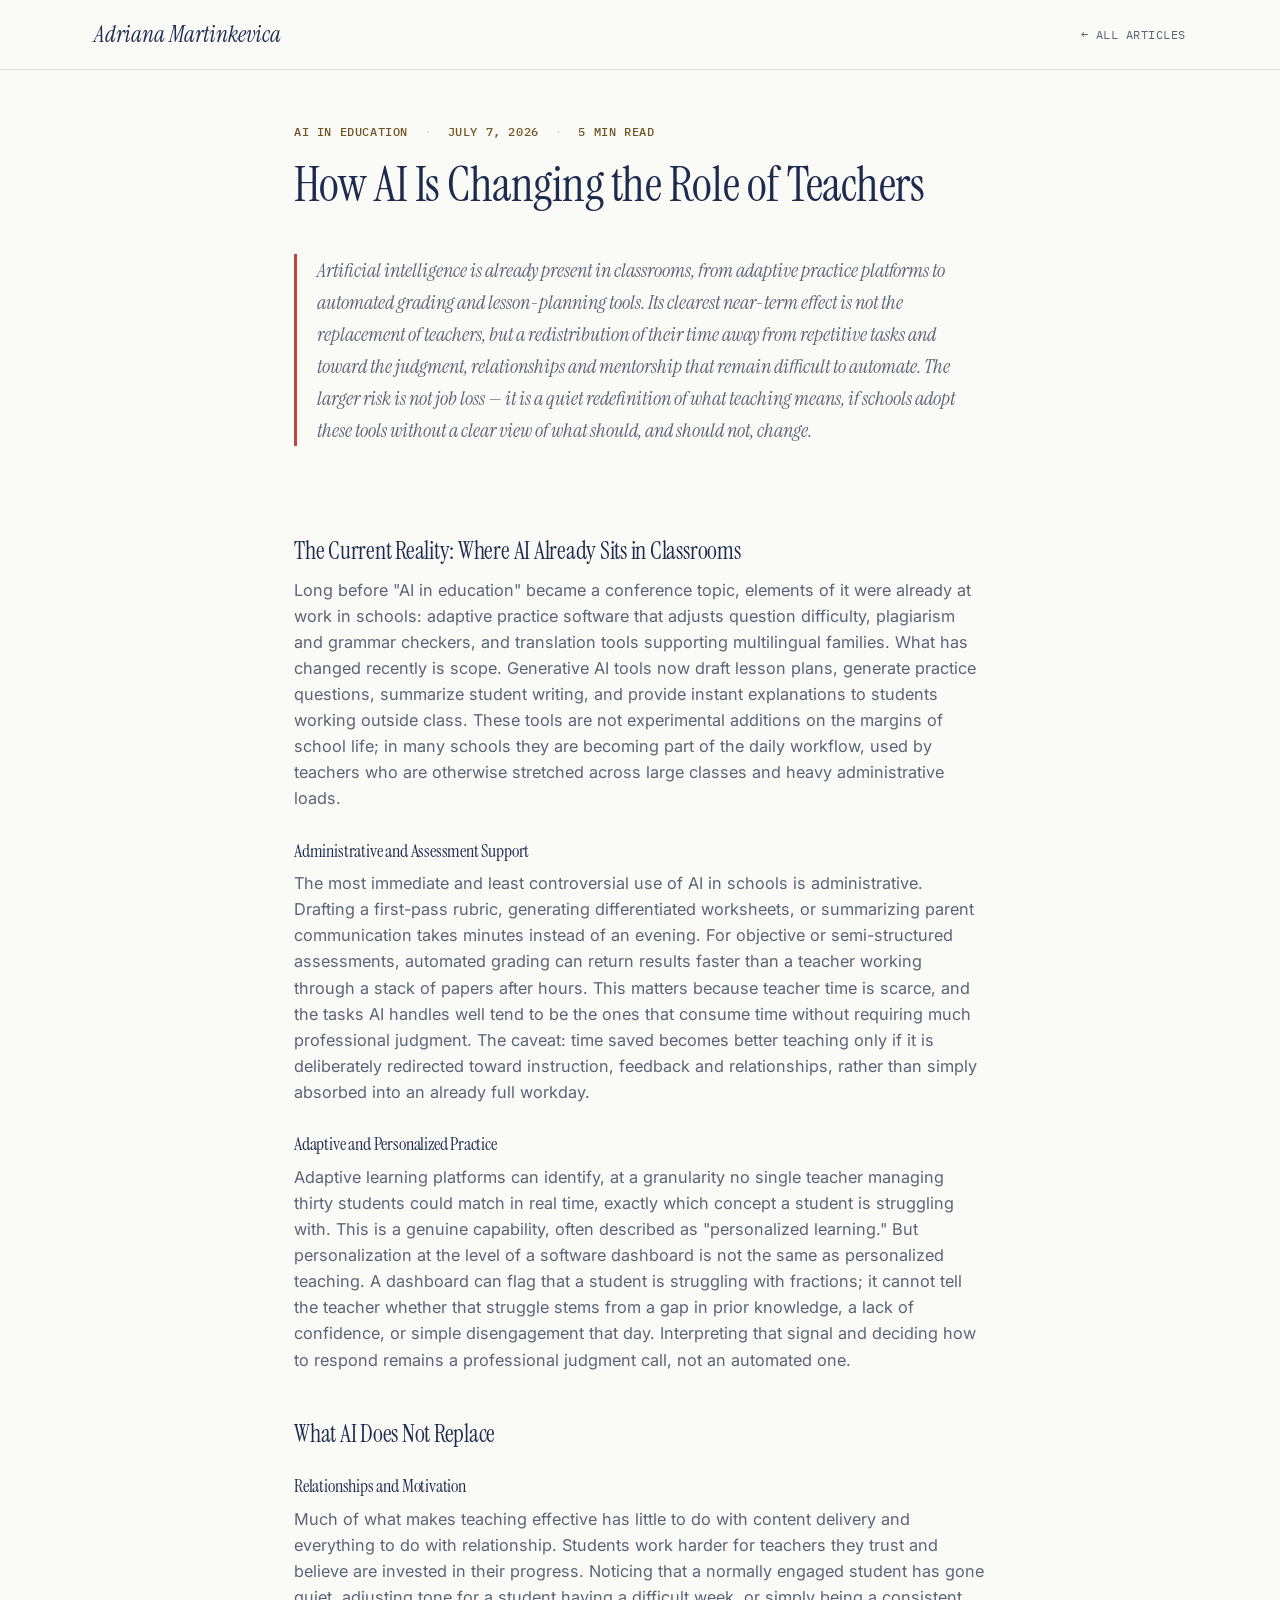
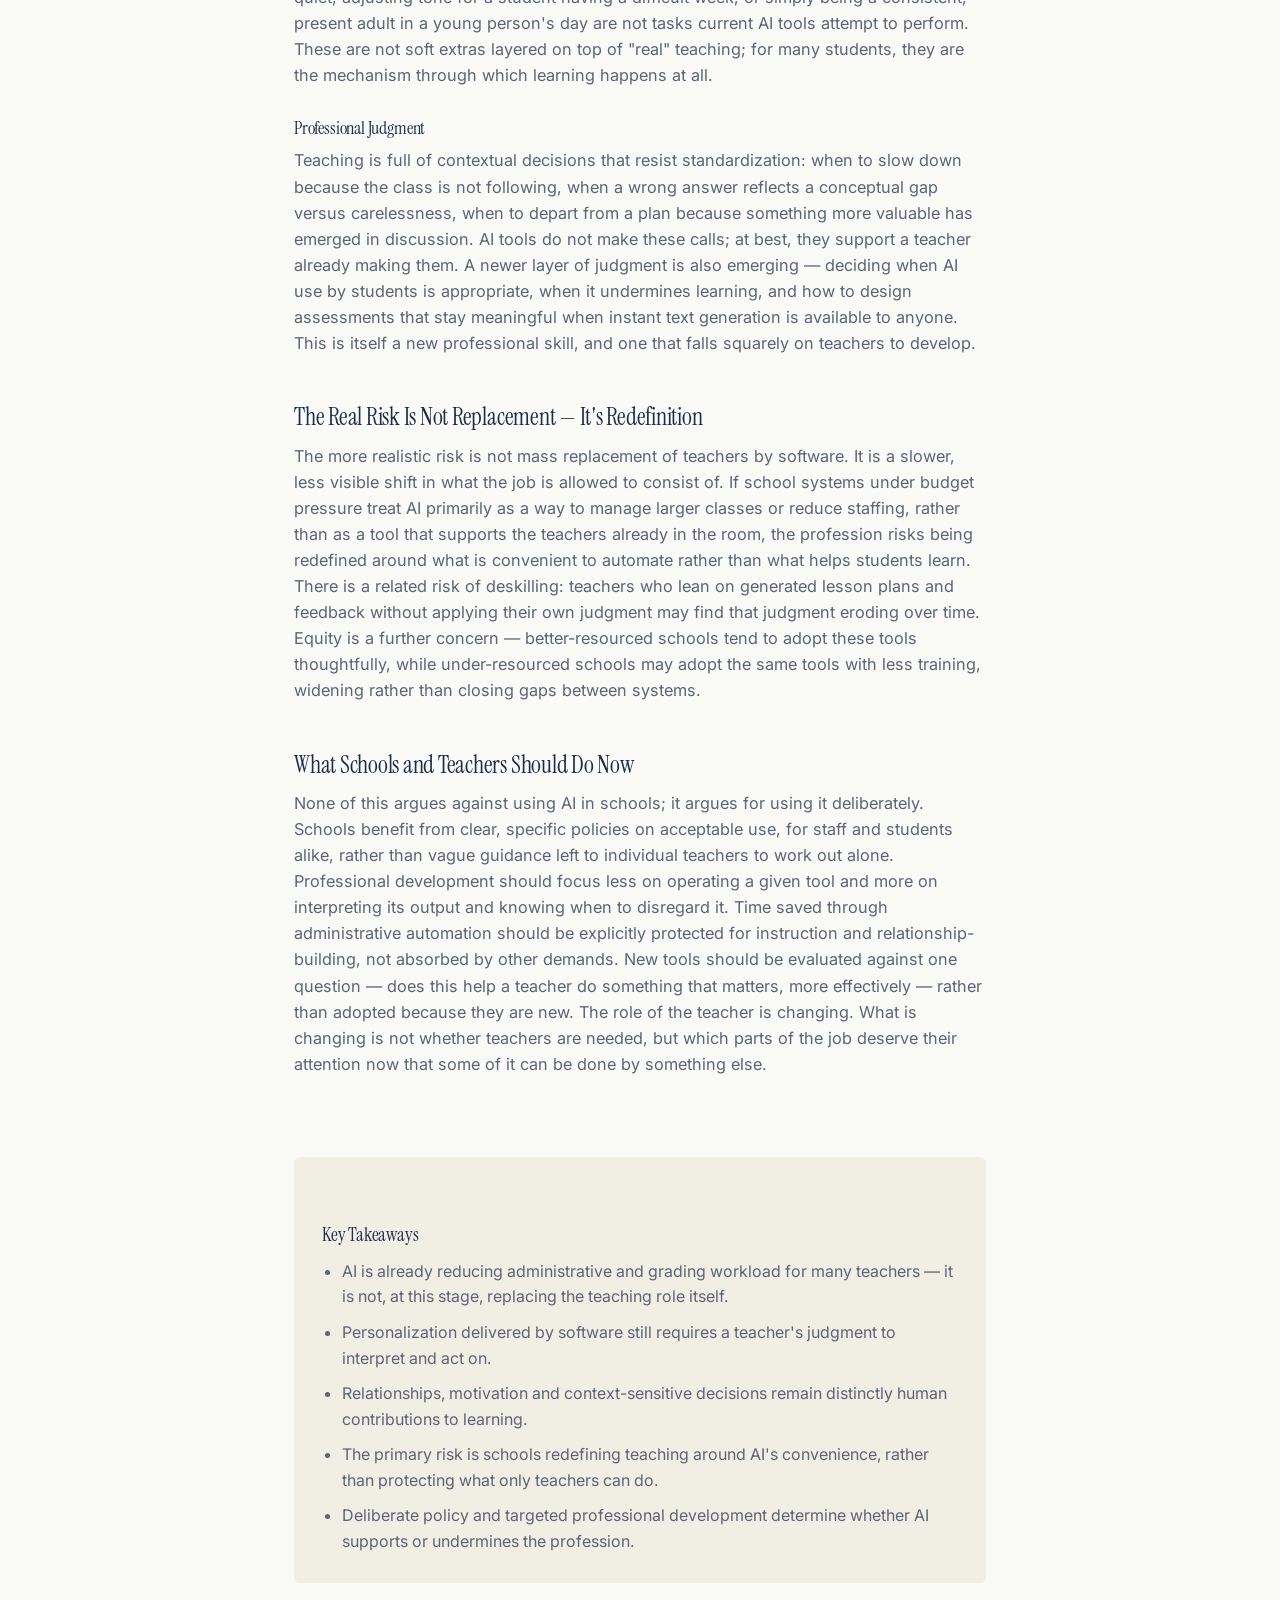
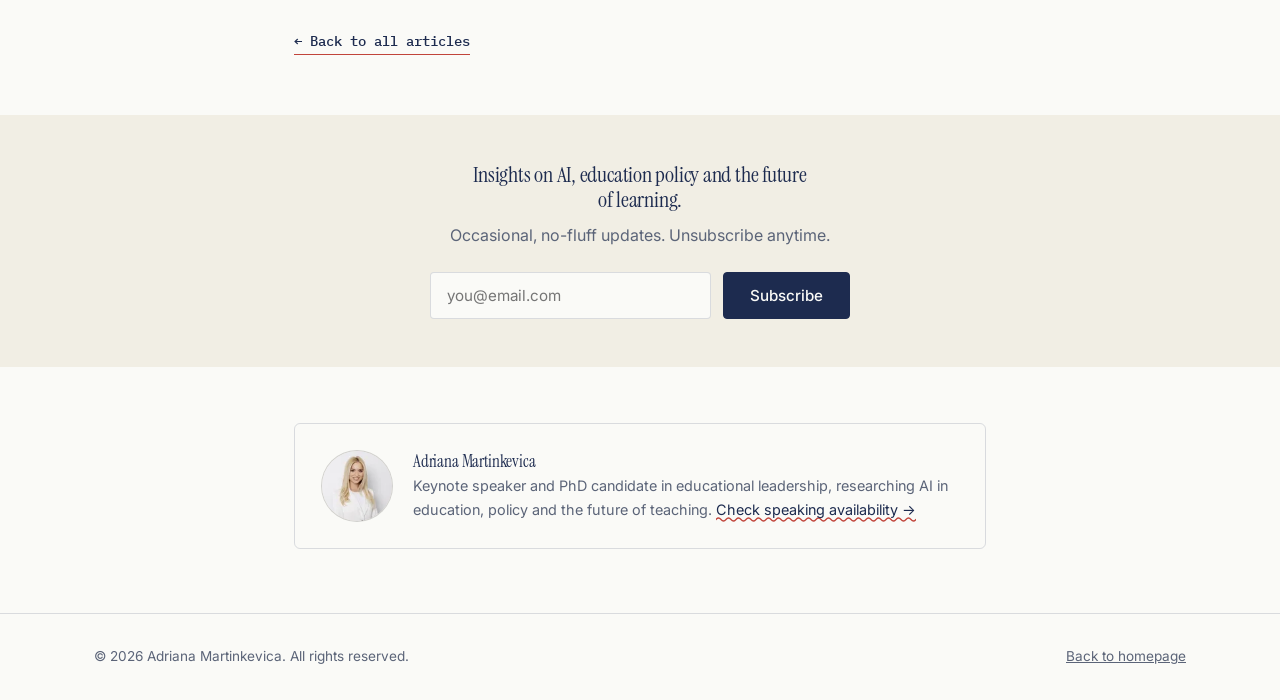
==== commit 95cf8e40: "Redesign homepage around keynote-speaking conversion for conference organizers Reorders and rebuilds" ====
--- a/article.html
+++ b/article.html
@@ -61,14 +61,14 @@
   "@context": "https://schema.org",
   "@type": "Person",
   "name": "Adriana Martinkevica",
-  "jobTitle": "Education Researcher, Doctoral Researcher in Educational Leadership",
+  "jobTitle": "Keynote Speaker & Education Researcher, Doctoral Researcher in Educational Leadership",
   "description": "Education researcher and practitioner working on AI in education, education policy, educational leadership and the future of teaching.",
   "url": "https://www.adrianamartinkevica.com/",
   "sameAs": [
     "https://www.linkedin.com/in/REPLACE-WITH-LINKEDIN-HANDLE",
     "https://www.youtube.com/@AdrianaAsk",
     "https://www.instagram.com/REPLACE-WITH-INSTAGRAM-HANDLE",
-    "https://orcid.org/REPLACE-WITH-ORCID-ID",
+    "https://orcid.org/0009-0001-5967-8647",
     "https://scholar.google.com/REPLACE-WITH-SCHOLAR-PROFILE-ID"
   ]
 }
@@ -170,7 +170,7 @@
       </div>
       <div class="author-info">
         <h3>Adriana Martinkevica</h3>
-        <p>Education researcher and doctoral researcher in educational leadership, working on AI in education, policy and the future of teaching. Creator of AdrianaAsk.</p>
+        <p>Keynote speaker and PhD candidate in educational leadership, researching AI in education, policy and the future of teaching. <a class="squiggle" href="index.html#speaking-inquiry">Check speaking availability →</a></p>
       </div>
     </div>
   </div>
